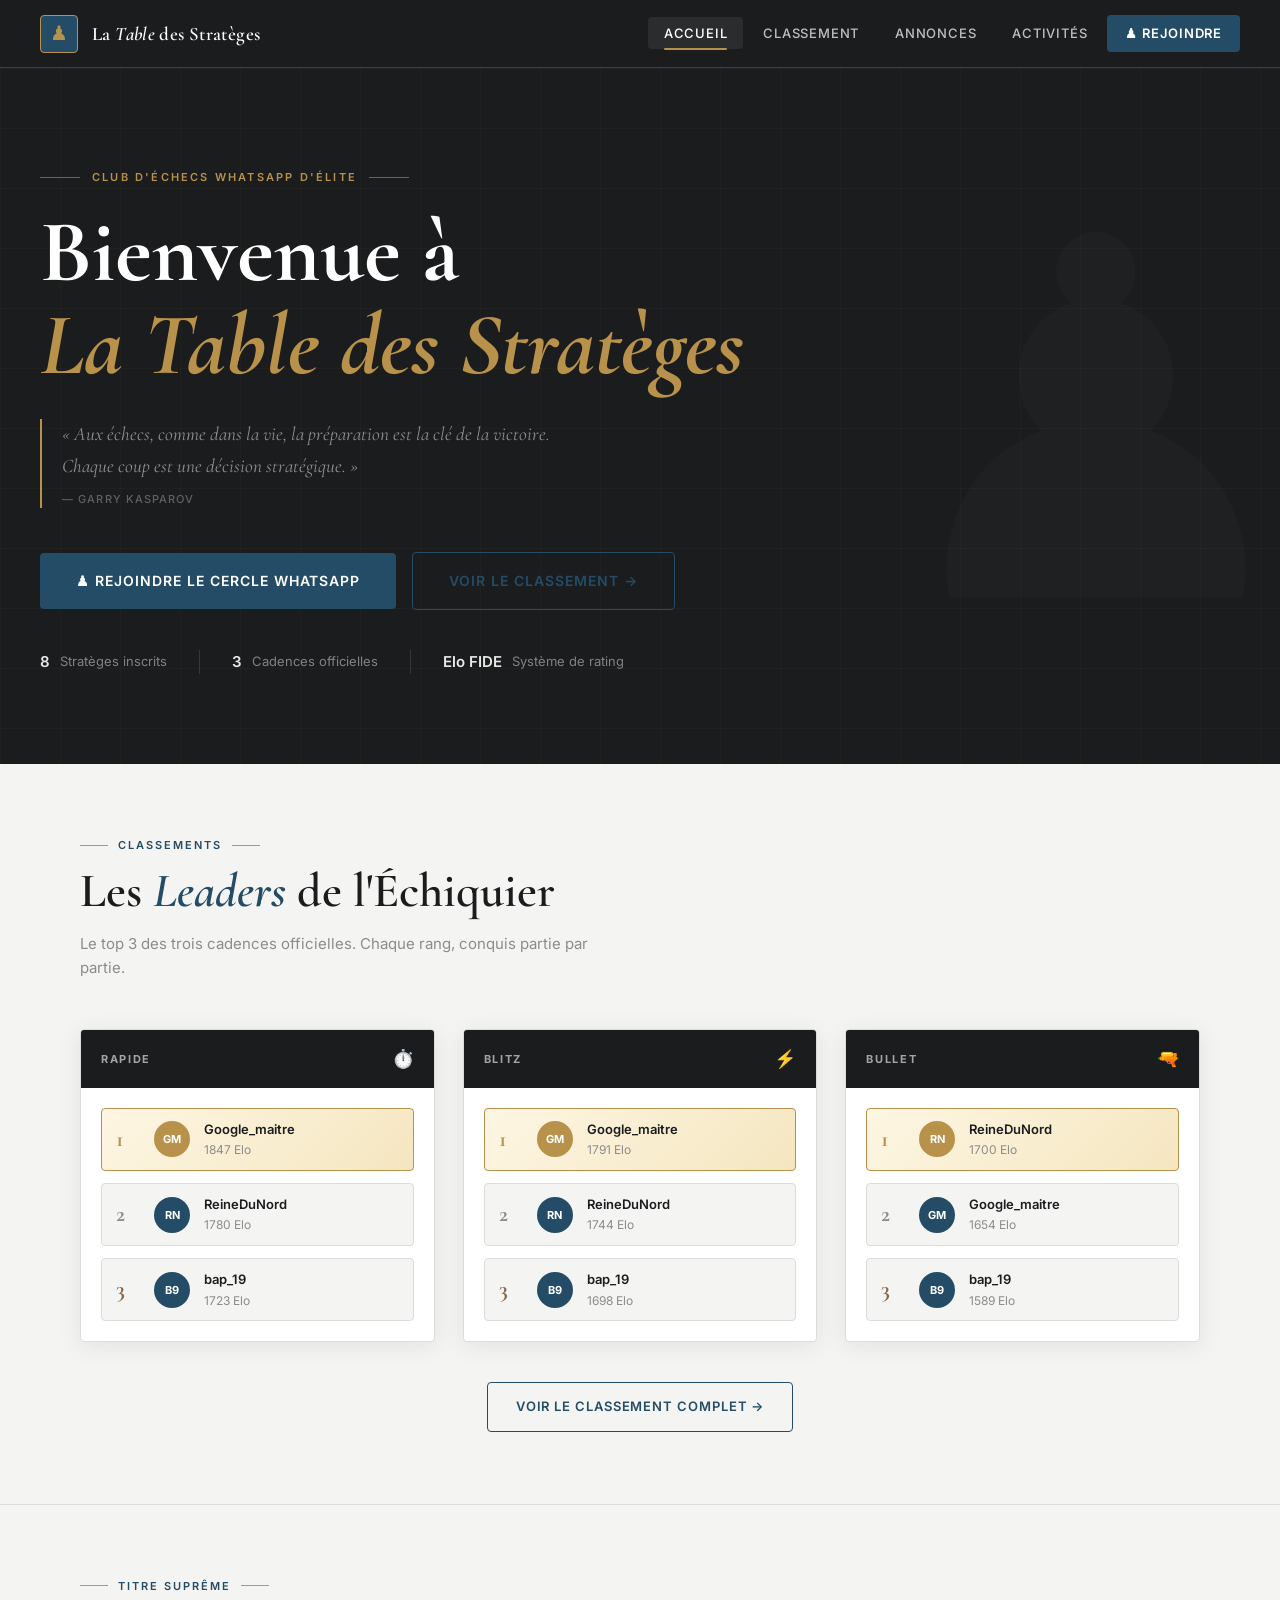
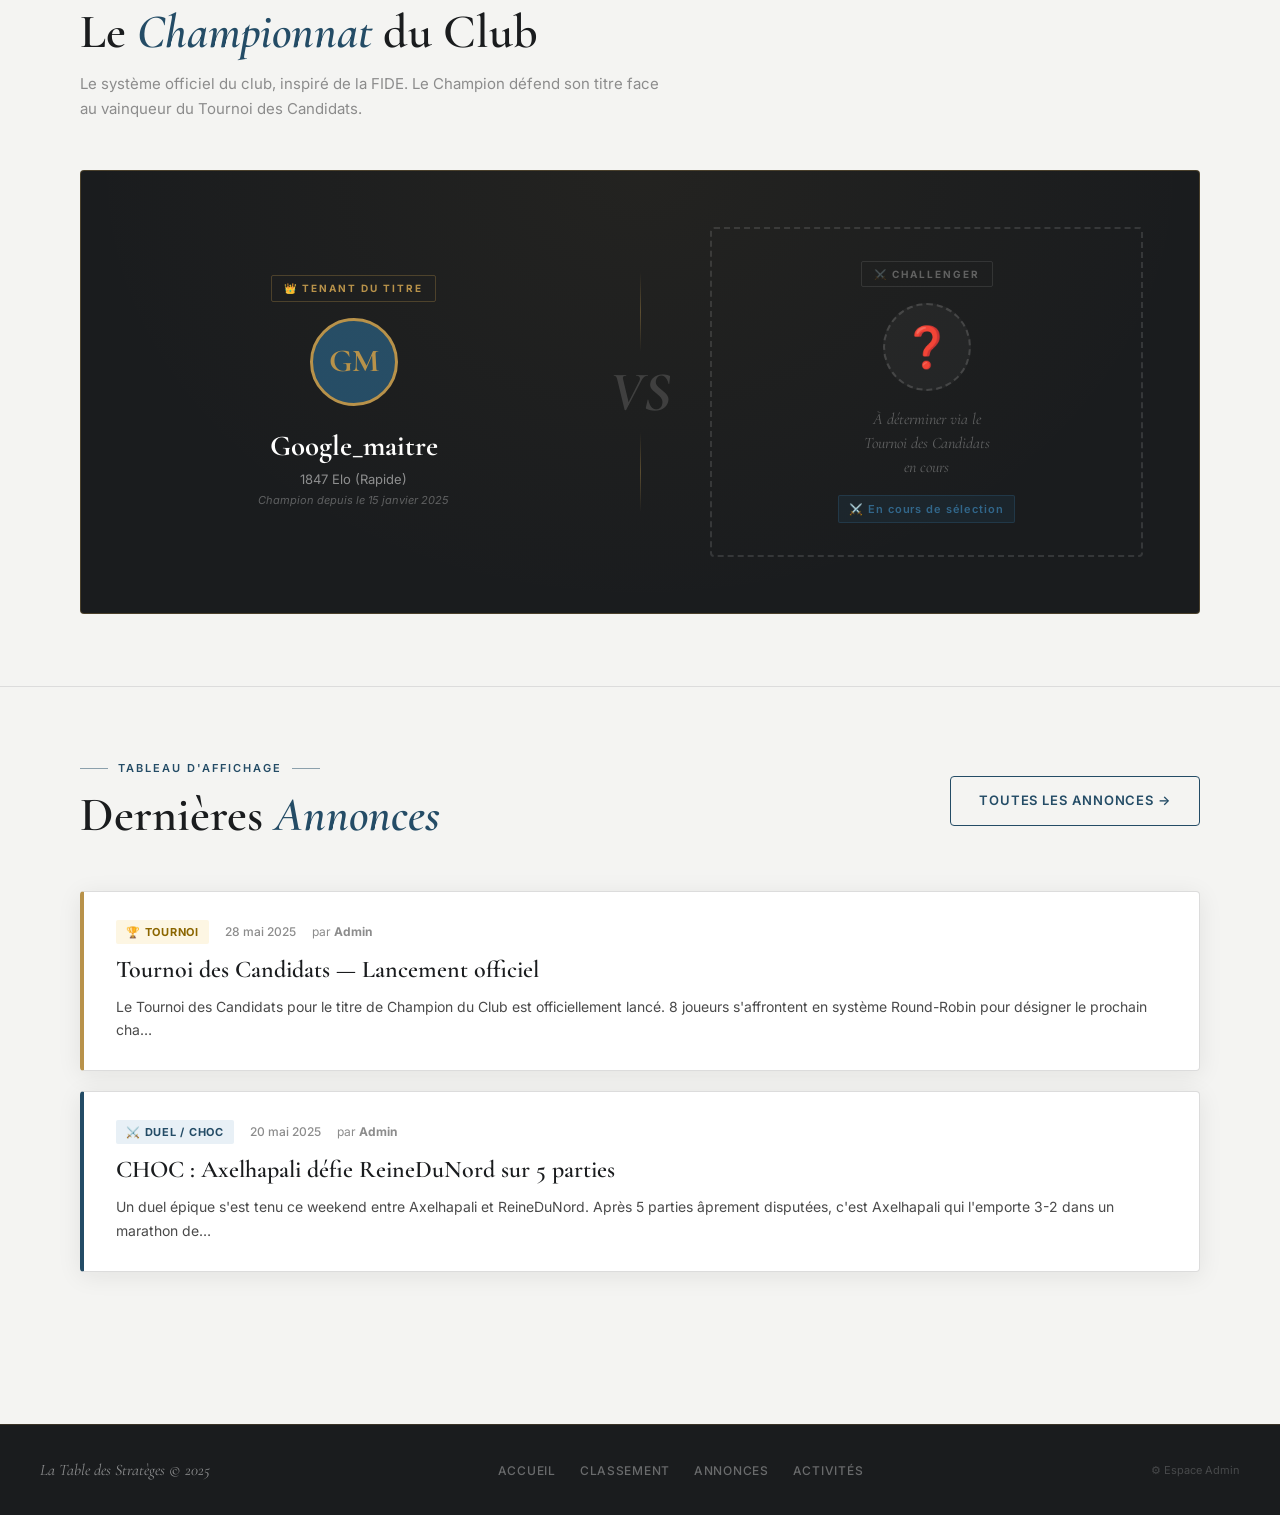
==== index.html @ 8820d076 "Add files via upload" ====
<!DOCTYPE html>
<html lang="fr">
<head>
  <meta charset="UTF-8">
  <meta name="viewport" content="width=device-width, initial-scale=1.0">
  <title>La Table des Stratèges — Accueil</title>
  <meta name="description" content="Club d'échecs WhatsApp d'élite. Classements, annonces et activités des stratèges.">
  <link rel="stylesheet" href="style.css">
  <link rel="icon" type="image/svg+xml" href="data:image/svg+xml,<svg xmlns='http://www.w3.org/2000/svg' viewBox='0 0 100 100'><text y='.9em' font-size='90'>♟</text></svg>">
</head>
<body>

  <!-- ── NAVBAR ── -->
  <nav class="navbar" role="navigation" aria-label="Navigation principale">
    <div class="navbar-brand">
      <div class="navbar-logo-icon">♟</div>
      <span class="navbar-title">La <em>Table</em> des Stratèges</span>
    </div>
    <button class="navbar-toggle" id="navbar-toggle" aria-label="Menu">☰</button>
    <ul class="navbar-nav" id="navbar-nav">
      <li><a href="index.html">Accueil</a></li>
      <li><a href="classement.html">Classement</a></li>
      <li><a href="annonces.html">Annonces</a></li>
      <li><a href="activites.html">Activités</a></li>
      <li><a href="#whatsapp" class="navbar-cta btn">♟ Rejoindre</a></li>
    </ul>
  </nav>

  <!-- ── HERO ── -->
  <header class="hero" role="banner">
    <div class="hero-pattern" aria-hidden="true"></div>
    <div class="hero-inner">
      <div class="hero-eyebrow">
        <span></span>
        Club d'Échecs WhatsApp d'Élite
        <span></span>
      </div>
      <h1 class="hero-title">
        Bienvenue à<br>
        <em>La Table des Stratèges</em>
      </h1>
      <blockquote class="hero-quote">
        « Aux échecs, comme dans la vie, la préparation est la clé de la victoire. Chaque coup est une décision stratégique. »
        <cite>— Garry Kasparov</cite>
      </blockquote>
      <div class="hero-actions">
        <a href="#whatsapp" class="btn btn-primary btn-lg" id="whatsapp-cta">
          ♟ Rejoindre le Cercle WhatsApp
        </a>
        <a href="classement.html" class="btn btn-outline btn-lg">
          Voir le Classement →
        </a>
      </div>
      <div style="display:flex;gap:32px;margin-top:40px;flex-wrap:wrap;">
        <div class="hero-stat">
          <strong id="stat-joueurs">—</strong>
          Stratèges inscrits
        </div>
        <div class="hero-stat" style="border-left:1px solid rgba(255,255,255,0.12);padding-left:32px;">
          <strong>3</strong>
          Cadences officielles
        </div>
        <div class="hero-stat" style="border-left:1px solid rgba(255,255,255,0.12);padding-left:32px;">
          <strong>Elo FIDE</strong>
          Système de rating
        </div>
      </div>
    </div>
  </header>

  <!-- ── PODIUM ── -->
  <section class="section" aria-labelledby="podium-heading">
    <div class="container">
      <div class="section-header">
        <div class="section-eyebrow">Classements</div>
        <h2 class="section-title" id="podium-heading">
          Les <em>Leaders</em> de l'Échiquier
        </h2>
        <p style="color:var(--gris-moyen);margin-top:12px;max-width:520px;">
          Le top 3 des trois cadences officielles. Chaque rang, conquis partie par partie.
        </p>
      </div>
      <div class="podium-grid js-zone" id="podium-container">
        <!-- Chargé par script.js -->
        <div style="grid-column:1/-1;text-align:center;padding:40px;color:var(--gris-moyen);font-style:italic;">
          Chargement du classement…
        </div>
      </div>
      <div class="text-center mt-40">
        <a href="classement.html" class="btn btn-outline">Voir le classement complet →</a>
      </div>
    </div>
  </section>

  <div class="divider"></div>

  <!-- ── CHAMPIONNAT ── -->
  <section class="section" aria-labelledby="champ-heading">
    <div class="container">
      <div class="section-header">
        <div class="section-eyebrow">Titre suprême</div>
        <h2 class="section-title" id="champ-heading">
          Le <em>Championnat</em> du Club
        </h2>
        <p style="color:var(--gris-moyen);margin-top:12px;max-width:580px;">
          Le système officiel du club, inspiré de la FIDE. Le Champion défend son titre face au vainqueur du Tournoi des Candidats.
        </p>
      </div>
      <div class="js-zone" id="championnat-container">
        <div style="text-align:center;padding:40px;color:var(--gris-moyen);font-style:italic;">
          Chargement…
        </div>
      </div>
    </div>
  </section>

  <div class="divider"></div>

  <!-- ── DERNIÈRES ANNONCES (Aperçu) ── -->
  <section class="section" aria-labelledby="news-heading">
    <div class="container">
      <div class="section-header d-flex justify-between align-center" style="flex-wrap:wrap;gap:16px;">
        <div>
          <div class="section-eyebrow">Tableau d'affichage</div>
          <h2 class="section-title" id="news-heading">Dernières <em>Annonces</em></h2>
        </div>
        <a href="annonces.html" class="btn btn-outline">Toutes les annonces →</a>
      </div>
      <div class="annonces-grid" id="annonces-preview">
        <!-- Chargé par script -->
      </div>
    </div>
  </section>

  <!-- ── FOOTER ── -->
  <footer role="contentinfo">
    <div class="footer-inner">
      <span class="footer-brand">La Table des Stratèges © 2025</span>
      <ul class="footer-links">
        <li><a href="index.html">Accueil</a></li>
        <li><a href="classement.html">Classement</a></li>
        <li><a href="annonces.html">Annonces</a></li>
        <li><a href="activites.html">Activités</a></li>
      </ul>
      <a href="admin.html" class="footer-admin">⚙ Espace Admin</a>
    </div>
  </footer>

  <script src="script.js"></script>
  <script>
    // Aperçu annonces sur la page d'accueil (2 dernières)
    document.addEventListener('DOMContentLoaded', () => {
      fetch('data.json')
        .then(r => r.json())
        .then(data => {
          // Stat joueurs
          const statEl = document.getElementById('stat-joueurs');
          if (statEl) statEl.textContent = data.joueurs.length;

          // Aperçu 2 annonces
          const preview = document.getElementById('annonces-preview');
          if (!preview) return;
          const annonces = [...data.annonces].sort((a,b) => new Date(b.date)-new Date(a.date)).slice(0,2);
          const catConfig = {
            important: { label: '🔴 IMPORTANT',   cls: 'badge-important', cardCls: 'cat-important' },
            duel:      { label: '⚔️ DUEL / CHOC',  cls: 'badge-duel',      cardCls: 'cat-duel' },
            tournoi:   { label: '🏆 TOURNOI',      cls: 'badge-tournoi',   cardCls: 'cat-tournoi' },
          };
          preview.innerHTML = annonces.map(a => {
            const cfg = catConfig[a.categorie] || catConfig.important;
            const d = new Date(a.date+'T00:00:00').toLocaleDateString('fr-FR',{day:'numeric',month:'short',year:'numeric'});
            return `
              <article class="annonce-card ${cfg.cardCls}">
                <div class="annonce-meta">
                  <span class="annonce-badge ${cfg.cls}">${cfg.label}</span>
                  <span class="annonce-date">${d}</span>
                  <span class="annonce-auteur">par <strong>${a.auteur}</strong></span>
                </div>
                <h2 class="annonce-titre">${a.titre}</h2>
                <p class="annonce-texte">${a.texte.substring(0, 160)}…</p>
              </article>`;
          }).join('');

          // Lien WhatsApp
          const cta = document.getElementById('whatsapp-cta');
          if (cta && data.club.whatsapp_link) {
            cta.href = data.club.whatsapp_link;
            cta.target = '_blank';
            cta.rel = 'noopener';
          }
        })
        .catch(() => {});
    });
  </script>
</body>
</html>
---- style.css ----
/* ===================================================================
   LA TABLE DES STRATÈGES — style.css
   Direction Artistique : Néo-Classique Premium
   =================================================================== */

@import url('https://fonts.googleapis.com/css2?family=Cormorant+Garamond:ital,wght@0,300;0,400;0,500;0,600;0,700;1,300;1,400;1,500;1,600;1,700&family=Inter:wght@300;400;500;600;700&display=swap');

/* ── Variables ── */
:root {
  --noir: #1A1C1E;
  --creme: #F4F4F2;
  --bleu: #244C66;
  --bleu-hover: #31668A;
  --bleu-light: #E8F0F6;
  --or: #B8924A;
  --or-light: #D4AC6E;
  --gris-clair: #DCDCDC;
  --gris-moyen: #8C8C8C;
  --gris-text: #4A4A4A;
  --rouge: #8B2635;
  --vert: #2A6049;
  --font-titre: 'Cormorant Garamond', serif;
  --font-corps: 'Inter', sans-serif;
  --ombre: 0 4px 24px rgba(26, 28, 30, 0.08);
  --ombre-forte: 0 8px 40px rgba(26, 28, 30, 0.16);
  --transition: all 0.28s cubic-bezier(0.4, 0, 0.2, 1);
}

/* ── Reset & Base ── */
*, *::before, *::after { box-sizing: border-box; margin: 0; padding: 0; }

html { scroll-behavior: smooth; }

body {
  font-family: var(--font-corps);
  background-color: var(--creme);
  color: var(--gris-text);
  font-size: 15px;
  line-height: 1.65;
  min-height: 100vh;
  -webkit-font-smoothing: antialiased;
}

img { max-width: 100%; display: block; }
a { text-decoration: none; color: inherit; }

/* ── Scrollbar ── */
::-webkit-scrollbar { width: 6px; }
::-webkit-scrollbar-track { background: var(--creme); }
::-webkit-scrollbar-thumb { background: var(--bleu); border-radius: 3px; }

/* ============================
   NAVBAR
   ============================ */
.navbar {
  position: sticky;
  top: 0;
  z-index: 1000;
  background: var(--noir);
  border-bottom: 1px solid rgba(184, 146, 74, 0.3);
  padding: 0 40px;
  height: 68px;
  display: flex;
  align-items: center;
  justify-content: space-between;
  backdrop-filter: blur(10px);
}

.navbar-brand {
  display: flex;
  align-items: center;
  gap: 14px;
}

.navbar-logo-icon {
  width: 38px;
  height: 38px;
  background: var(--bleu);
  border: 1px solid var(--or);
  display: flex;
  align-items: center;
  justify-content: center;
  font-size: 20px;
  color: var(--or);
  border-radius: 4px;
  flex-shrink: 0;
}

.navbar-title {
  font-family: var(--font-titre);
  font-size: 19px;
  font-weight: 600;
  color: #fff;
  letter-spacing: 0.02em;
  white-space: nowrap;
}

.navbar-title span {
  color: var(--or);
  font-style: italic;
}

.navbar-nav {
  display: flex;
  align-items: center;
  gap: 4px;
  list-style: none;
}

.navbar-nav a {
  font-family: var(--font-corps);
  font-size: 13px;
  font-weight: 500;
  color: rgba(255,255,255,0.72);
  letter-spacing: 0.06em;
  text-transform: uppercase;
  padding: 8px 16px;
  border-radius: 4px;
  transition: var(--transition);
  position: relative;
}

.navbar-nav a:hover,
.navbar-nav a.active {
  color: #fff;
  background: rgba(255,255,255,0.07);
}

.navbar-nav a.active::after {
  content: '';
  position: absolute;
  bottom: -1px;
  left: 16px;
  right: 16px;
  height: 2px;
  background: var(--or);
  border-radius: 2px;
}

.navbar-cta {
  background: var(--bleu) !important;
  color: #fff !important;
  font-weight: 600 !important;
  padding: 8px 18px !important;
}

.navbar-cta:hover {
  background: var(--bleu-hover) !important;
}

/* Menu hamburger mobile */
.navbar-toggle {
  display: none;
  background: none;
  border: none;
  cursor: pointer;
  color: #fff;
  font-size: 22px;
  padding: 4px;
}

/* ============================
   FOOTER
   ============================ */
footer {
  background: var(--noir);
  border-top: 1px solid rgba(184, 146, 74, 0.2);
  padding: 32px 40px;
  margin-top: 80px;
}

.footer-inner {
  max-width: 1200px;
  margin: 0 auto;
  display: flex;
  align-items: center;
  justify-content: space-between;
  gap: 20px;
  flex-wrap: wrap;
}

.footer-brand {
  font-family: var(--font-titre);
  font-size: 16px;
  font-style: italic;
  color: rgba(255,255,255,0.5);
}

.footer-links {
  display: flex;
  gap: 24px;
  list-style: none;
}

.footer-links a {
  font-size: 12px;
  font-weight: 500;
  color: rgba(255,255,255,0.35);
  letter-spacing: 0.06em;
  text-transform: uppercase;
  transition: var(--transition);
}

.footer-links a:hover {
  color: var(--or);
}

.footer-admin {
  font-size: 11px;
  color: rgba(255,255,255,0.2);
  transition: var(--transition);
}

.footer-admin:hover {
  color: rgba(255,255,255,0.5);
}

/* ============================
   LAYOUT HELPERS
   ============================ */
.container {
  max-width: 1200px;
  margin: 0 auto;
  padding: 0 40px;
}

.section {
  padding: 72px 0;
}

.section-header {
  margin-bottom: 48px;
}

.section-eyebrow {
  font-family: var(--font-corps);
  font-size: 11px;
  font-weight: 600;
  letter-spacing: 0.18em;
  text-transform: uppercase;
  color: var(--bleu);
  margin-bottom: 10px;
  display: flex;
  align-items: center;
  gap: 10px;
}

.section-eyebrow::before,
.section-eyebrow::after {
  content: '';
  display: block;
  height: 1px;
  width: 28px;
  background: var(--bleu);
  opacity: 0.5;
}

.section-title {
  font-family: var(--font-titre);
  font-size: clamp(2rem, 4vw, 3rem);
  font-weight: 600;
  color: var(--noir);
  line-height: 1.15;
}

.section-title em {
  font-style: italic;
  color: var(--bleu);
}

.divider {
  height: 1px;
  background: var(--gris-clair);
  margin: 0;
}

/* ============================
   BOUTONS
   ============================ */
.btn {
  display: inline-flex;
  align-items: center;
  gap: 8px;
  font-family: var(--font-corps);
  font-size: 13px;
  font-weight: 600;
  letter-spacing: 0.07em;
  text-transform: uppercase;
  border-radius: 4px;
  padding: 13px 28px;
  cursor: pointer;
  border: none;
  transition: var(--transition);
  white-space: nowrap;
}

.btn-primary {
  background: var(--bleu);
  color: #fff;
}

.btn-primary:hover {
  background: var(--bleu-hover);
  transform: translateY(-1px);
  box-shadow: 0 6px 20px rgba(36, 76, 102, 0.4);
}

.btn-outline {
  background: transparent;
  color: var(--bleu);
  border: 1px solid var(--bleu);
}

.btn-outline:hover {
  background: var(--bleu);
  color: #fff;
}

.btn-gold {
  background: var(--or);
  color: #fff;
}

.btn-gold:hover {
  background: var(--or-light);
  transform: translateY(-1px);
}

.btn-lg {
  font-size: 14px;
  padding: 16px 36px;
}

/* ============================
   HERO SECTION
   ============================ */
.hero {
  background: var(--noir);
  padding: 100px 40px 90px;
  position: relative;
  overflow: hidden;
}

.hero::before {
  content: '♟';
  position: absolute;
  right: -40px;
  top: 50%;
  transform: translateY(-50%);
  font-size: 500px;
  color: rgba(255,255,255,0.02);
  line-height: 1;
  pointer-events: none;
  user-select: none;
}

.hero-pattern {
  position: absolute;
  inset: 0;
  background-image: 
    linear-gradient(rgba(184,146,74,0.04) 1px, transparent 1px),
    linear-gradient(90deg, rgba(184,146,74,0.04) 1px, transparent 1px);
  background-size: 60px 60px;
  pointer-events: none;
}

.hero-inner {
  max-width: 1200px;
  margin: 0 auto;
  position: relative;
  z-index: 1;
}

.hero-eyebrow {
  font-size: 11px;
  font-weight: 600;
  letter-spacing: 0.2em;
  text-transform: uppercase;
  color: var(--or);
  margin-bottom: 20px;
  display: flex;
  align-items: center;
  gap: 12px;
}

.hero-eyebrow span {
  display: inline-block;
  width: 40px;
  height: 1px;
  background: var(--or);
  opacity: 0.6;
}

.hero-title {
  font-family: var(--font-titre);
  font-size: clamp(3rem, 7vw, 5.5rem);
  font-weight: 700;
  color: #fff;
  line-height: 1.05;
  margin-bottom: 28px;
  max-width: 760px;
}

.hero-title em {
  font-style: italic;
  color: var(--or);
}

.hero-quote {
  font-family: var(--font-titre);
  font-size: 1.2rem;
  font-style: italic;
  color: rgba(255,255,255,0.5);
  margin-bottom: 44px;
  max-width: 520px;
  border-left: 2px solid var(--or);
  padding-left: 20px;
}

.hero-quote cite {
  display: block;
  font-family: var(--font-corps);
  font-size: 11px;
  font-style: normal;
  font-weight: 500;
  letter-spacing: 0.1em;
  text-transform: uppercase;
  color: rgba(255,255,255,0.3);
  margin-top: 8px;
}

.hero-actions {
  display: flex;
  gap: 16px;
  flex-wrap: wrap;
  align-items: center;
}

.hero-stat {
  display: flex;
  align-items: center;
  gap: 10px;
  color: rgba(255,255,255,0.45);
  font-size: 13px;
}

.hero-stat strong {
  color: rgba(255,255,255,0.9);
  font-weight: 600;
  font-size: 15px;
}

/* ============================
   PODIUM SECTION (Accueil)
   ============================ */
.podium-grid {
  display: grid;
  grid-template-columns: repeat(3, 1fr);
  gap: 28px;
}

.podium-card {
  background: #fff;
  border: 1px solid var(--gris-clair);
  border-radius: 4px;
  overflow: hidden;
  box-shadow: var(--ombre);
  transition: var(--transition);
}

.podium-card:hover {
  transform: translateY(-4px);
  box-shadow: var(--ombre-forte);
}

.podium-card-header {
  background: var(--noir);
  padding: 14px 20px;
  display: flex;
  align-items: center;
  justify-content: space-between;
}

.podium-cadence-name {
  font-family: var(--font-corps);
  font-size: 11px;
  font-weight: 700;
  letter-spacing: 0.15em;
  text-transform: uppercase;
  color: rgba(255,255,255,0.6);
}

.podium-cadence-icon {
  font-size: 18px;
}

.podium-entries {
  padding: 20px;
  display: flex;
  flex-direction: column;
  gap: 12px;
}

.podium-entry {
  display: flex;
  align-items: center;
  gap: 14px;
  padding: 10px 14px;
  border-radius: 4px;
  background: var(--creme);
  border: 1px solid var(--gris-clair);
}

.podium-entry.rank-1 {
  background: linear-gradient(135deg, #FDF6E3 0%, #F5E6C0 100%);
  border-color: var(--or);
}

.podium-rank {
  font-family: var(--font-titre);
  font-size: 1.4rem;
  font-weight: 700;
  color: var(--gris-moyen);
  min-width: 24px;
}

.podium-entry.rank-1 .podium-rank { color: var(--or); }
.podium-entry.rank-2 .podium-rank { color: var(--gris-moyen); }
.podium-entry.rank-3 .podium-rank { color: #8B6948; }

.podium-avatar {
  width: 36px;
  height: 36px;
  border-radius: 50%;
  background: var(--bleu);
  color: #fff;
  display: flex;
  align-items: center;
  justify-content: center;
  font-size: 11px;
  font-weight: 700;
  flex-shrink: 0;
}

.podium-entry.rank-1 .podium-avatar { background: var(--or); }

.podium-info { flex: 1; min-width: 0; }

.podium-pseudo {
  font-weight: 600;
  font-size: 13px;
  color: var(--noir);
  white-space: nowrap;
  overflow: hidden;
  text-overflow: ellipsis;
}

.podium-elo {
  font-size: 12px;
  color: var(--gris-moyen);
}

/* ============================
   CHAMPIONSHIP SECTION (Accueil)
   ============================ */
.championship-block {
  background: var(--noir);
  border: 1px solid rgba(184,146,74,0.3);
  border-radius: 4px;
  padding: 56px;
  display: grid;
  grid-template-columns: 1fr auto 1fr;
  gap: 40px;
  align-items: center;
  position: relative;
  overflow: hidden;
}

.championship-block::before {
  content: '';
  position: absolute;
  inset: 0;
  background: radial-gradient(ellipse at 50% 0%, rgba(184,146,74,0.06) 0%, transparent 70%);
  pointer-events: none;
}

.champ-slot {
  display: flex;
  flex-direction: column;
  align-items: center;
  text-align: center;
  gap: 16px;
}

.champ-label {
  font-size: 10px;
  font-weight: 700;
  letter-spacing: 0.2em;
  text-transform: uppercase;
  color: var(--or);
  padding: 4px 12px;
  border: 1px solid rgba(184,146,74,0.3);
  border-radius: 2px;
}

.champ-avatar-big {
  width: 88px;
  height: 88px;
  border-radius: 50%;
  background: var(--bleu);
  border: 3px solid var(--or);
  display: flex;
  align-items: center;
  justify-content: center;
  font-family: var(--font-titre);
  font-size: 2rem;
  font-weight: 700;
  color: var(--or);
}

.champ-pseudo {
  font-family: var(--font-titre);
  font-size: 1.8rem;
  font-weight: 700;
  color: #fff;
}

.champ-elo {
  font-size: 13px;
  color: rgba(255,255,255,0.5);
}

.champ-date {
  font-size: 11px;
  color: rgba(255,255,255,0.3);
  font-style: italic;
}

.champ-separator {
  display: flex;
  flex-direction: column;
  align-items: center;
  gap: 12px;
}

.champ-vs {
  font-family: var(--font-titre);
  font-size: 3.5rem;
  font-weight: 700;
  font-style: italic;
  color: rgba(255,255,255,0.15);
  line-height: 1;
}

.champ-vs-line {
  width: 1px;
  height: 80px;
  background: linear-gradient(to bottom, transparent, rgba(184,146,74,0.4), transparent);
}

.challenger-slot {
  border: 2px dashed rgba(255,255,255,0.12);
  border-radius: 4px;
  padding: 32px;
}

.challenger-avatar {
  width: 88px;
  height: 88px;
  border-radius: 50%;
  background: rgba(255,255,255,0.04);
  border: 2px dashed rgba(255,255,255,0.15);
  display: flex;
  align-items: center;
  justify-content: center;
  font-size: 2.5rem;
}

.challenger-text {
  font-family: var(--font-titre);
  font-size: 1rem;
  font-style: italic;
  color: rgba(255,255,255,0.3);
  text-align: center;
  line-height: 1.5;
}

.challenger-tag {
  font-size: 11px;
  font-weight: 600;
  letter-spacing: 0.08em;
  color: var(--bleu-hover);
  background: rgba(36,76,102,0.2);
  border: 1px solid rgba(49,102,138,0.3);
  border-radius: 2px;
  padding: 4px 10px;
}

/* ============================
   CLASSEMENT TABLE
   ============================ */
.tabs {
  display: flex;
  gap: 0;
  border-bottom: 1px solid var(--gris-clair);
  margin-bottom: 32px;
}

.tab-btn {
  font-family: var(--font-corps);
  font-size: 13px;
  font-weight: 600;
  letter-spacing: 0.08em;
  text-transform: uppercase;
  color: var(--gris-moyen);
  background: none;
  border: none;
  border-bottom: 2px solid transparent;
  padding: 14px 28px;
  cursor: pointer;
  transition: var(--transition);
  display: flex;
  align-items: center;
  gap: 8px;
}

.tab-btn:hover {
  color: var(--noir);
}

.tab-btn.active {
  color: var(--bleu);
  border-bottom-color: var(--bleu);
}

.search-bar-wrap {
  position: relative;
  max-width: 320px;
  margin-bottom: 28px;
}

.search-bar {
  width: 100%;
  font-family: var(--font-corps);
  font-size: 14px;
  padding: 10px 16px 10px 40px;
  border: 1px solid var(--gris-clair);
  border-radius: 4px;
  background: #fff;
  color: var(--noir);
  outline: none;
  transition: var(--transition);
}

.search-bar:focus {
  border-color: var(--bleu);
  box-shadow: 0 0 0 3px rgba(36,76,102,0.08);
}

.search-icon {
  position: absolute;
  left: 13px;
  top: 50%;
  transform: translateY(-50%);
  color: var(--gris-moyen);
  font-size: 15px;
  pointer-events: none;
}

.table-wrap {
  background: #fff;
  border: 1px solid var(--gris-clair);
  border-radius: 4px;
  overflow: hidden;
  box-shadow: var(--ombre);
}

table {
  width: 100%;
  border-collapse: collapse;
}

thead th {
  background: var(--noir);
  color: rgba(255,255,255,0.55);
  font-size: 10px;
  font-weight: 700;
  letter-spacing: 0.14em;
  text-transform: uppercase;
  padding: 14px 20px;
  text-align: left;
  white-space: nowrap;
}

tbody tr {
  border-bottom: 1px solid var(--gris-clair);
  transition: var(--transition);
  cursor: default;
}

tbody tr:last-child { border-bottom: none; }

tbody tr:hover {
  background: var(--bleu-light);
}

tbody td {
  padding: 14px 20px;
  font-size: 14px;
  color: var(--gris-text);
  vertical-align: middle;
}

.rank-cell {
  font-family: var(--font-titre);
  font-size: 1.3rem;
  font-weight: 700;
  color: var(--gris-moyen);
  min-width: 50px;
}

.rank-gold { color: var(--or) !important; }
.rank-silver { color: #9E9E9E !important; }
.rank-bronze { color: #8B6948 !important; }

.player-cell {
  display: flex;
  align-items: center;
  gap: 12px;
}

.table-avatar {
  width: 40px;
  height: 40px;
  border-radius: 50%;
  background: var(--bleu);
  color: #fff;
  display: flex;
  align-items: center;
  justify-content: center;
  font-size: 12px;
  font-weight: 700;
  flex-shrink: 0;
}

.table-pseudo {
  font-weight: 600;
  color: var(--noir);
  font-size: 14px;
}

.badges-row {
  display: flex;
  gap: 4px;
  margin-top: 2px;
  flex-wrap: wrap;
}

.badge {
  font-size: 14px;
  line-height: 1;
}

.badge[title] { cursor: help; }

.evo-cell {
  font-weight: 600;
  font-size: 13px;
  white-space: nowrap;
}

.evo-pos { color: var(--vert); }
.evo-neg { color: var(--rouge); }
.evo-zero { color: var(--gris-moyen); }

.elo-cell {
  font-family: var(--font-corps);
  font-size: 15px;
  font-weight: 700;
  color: var(--noir);
}

.result-dot {
  display: inline-block;
  width: 10px;
  height: 10px;
  border-radius: 50%;
}

.result-victoire { background: var(--vert); }
.result-defaite { background: var(--rouge); }
.result-null { background: var(--gris-moyen); }

/* ============================
   ANNONCES
   ============================ */
.annonces-grid {
  display: flex;
  flex-direction: column;
  gap: 20px;
}

.annonce-card {
  background: #fff;
  border: 1px solid var(--gris-clair);
  border-radius: 4px;
  padding: 28px 32px;
  box-shadow: var(--ombre);
  transition: var(--transition);
  border-left: 4px solid var(--gris-clair);
}

.annonce-card:hover {
  transform: translateX(4px);
  box-shadow: var(--ombre-forte);
}

.annonce-card.cat-important { border-left-color: var(--rouge); }
.annonce-card.cat-tournoi { border-left-color: var(--or); }
.annonce-card.cat-duel { border-left-color: var(--bleu); }

.annonce-meta {
  display: flex;
  align-items: center;
  gap: 16px;
  margin-bottom: 12px;
  flex-wrap: wrap;
}

.annonce-badge {
  font-size: 11px;
  font-weight: 700;
  letter-spacing: 0.07em;
  text-transform: uppercase;
  padding: 3px 10px;
  border-radius: 2px;
}

.badge-important { background: #FDECEA; color: var(--rouge); }
.badge-tournoi { background: #FDF6E3; color: #8B6600; }
.badge-duel { background: var(--bleu-light); color: var(--bleu); }

.annonce-date {
  font-size: 12px;
  color: var(--gris-moyen);
  font-weight: 500;
}

.annonce-auteur {
  font-size: 12px;
  color: var(--gris-moyen);
}

.annonce-titre {
  font-family: var(--font-titre);
  font-size: 1.5rem;
  font-weight: 600;
  color: var(--noir);
  margin-bottom: 10px;
  line-height: 1.2;
}

.annonce-texte {
  font-size: 14px;
  line-height: 1.7;
  color: var(--gris-text);
}

/* ============================
   ACTIVITÉS
   ============================ */
.joueur-du-mois {
  background: var(--noir);
  border: 1px solid rgba(184,146,74,0.3);
  border-radius: 4px;
  padding: 48px 56px;
  display: flex;
  align-items: center;
  gap: 48px;
  position: relative;
  overflow: hidden;
  margin-bottom: 56px;
}

.joueur-du-mois::before {
  content: '🏆';
  position: absolute;
  right: 40px;
  top: 50%;
  transform: translateY(-50%);
  font-size: 120px;
  opacity: 0.05;
  pointer-events: none;
}

.jdm-avatar {
  width: 100px;
  height: 100px;
  border-radius: 50%;
  background: var(--or);
  border: 3px solid rgba(184,146,74,0.5);
  display: flex;
  align-items: center;
  justify-content: center;
  font-family: var(--font-titre);
  font-size: 2.2rem;
  font-weight: 700;
  color: #fff;
  flex-shrink: 0;
  box-shadow: 0 0 40px rgba(184,146,74,0.2);
}

.jdm-content { flex: 1; }

.jdm-crown {
  font-size: 12px;
  font-weight: 700;
  letter-spacing: 0.2em;
  text-transform: uppercase;
  color: var(--or);
  margin-bottom: 10px;
}

.jdm-pseudo {
  font-family: var(--font-titre);
  font-size: 2.8rem;
  font-weight: 700;
  color: #fff;
  line-height: 1.1;
  margin-bottom: 8px;
}

.jdm-gain {
  font-family: var(--font-corps);
  font-size: 1rem;
  font-weight: 600;
  color: #5EC893;
}

.jdm-gain span {
  font-size: 1.8rem;
  font-weight: 700;
}

.activity-feed {
  display: flex;
  flex-direction: column;
  gap: 12px;
  margin-bottom: 56px;
}

.activity-item {
  display: flex;
  align-items: flex-start;
  gap: 16px;
  padding: 16px 20px;
  background: #fff;
  border: 1px solid var(--gris-clair);
  border-radius: 4px;
  transition: var(--transition);
}

.activity-item:hover {
  border-color: var(--bleu);
  background: var(--bleu-light);
}

.activity-icon {
  font-size: 20px;
  flex-shrink: 0;
  margin-top: 1px;
}

.activity-text {
  font-size: 14px;
  color: var(--gris-text);
  line-height: 1.5;
}

.activity-text strong {
  color: var(--noir);
  font-weight: 600;
}

.activity-time {
  font-size: 11px;
  color: var(--gris-moyen);
  margin-top: 3px;
}

/* Hall de la Gloire historique */
.hall-grid {
  display: grid;
  grid-template-columns: repeat(auto-fill, minmax(220px, 1fr));
  gap: 20px;
}

.hall-card {
  background: #fff;
  border: 1px solid var(--gris-clair);
  border-radius: 4px;
  padding: 24px;
  text-align: center;
  box-shadow: var(--ombre);
  transition: var(--transition);
}

.hall-card:hover {
  transform: translateY(-3px);
  box-shadow: var(--ombre-forte);
}

.hall-mois {
  font-size: 11px;
  font-weight: 600;
  letter-spacing: 0.1em;
  text-transform: uppercase;
  color: var(--gris-moyen);
  margin-bottom: 12px;
}

.hall-avatar {
  width: 52px;
  height: 52px;
  border-radius: 50%;
  background: var(--bleu);
  color: #fff;
  display: flex;
  align-items: center;
  justify-content: center;
  font-family: var(--font-titre);
  font-size: 1.3rem;
  font-weight: 700;
  margin: 0 auto 12px;
}

.hall-pseudo {
  font-family: var(--font-titre);
  font-size: 1.2rem;
  font-weight: 600;
  color: var(--noir);
  margin-bottom: 4px;
}

.hall-gain {
  font-size: 13px;
  font-weight: 700;
  color: var(--vert);
}

/* ============================
   ADMIN PAGE
   ============================ */
.admin-login {
  min-height: 80vh;
  display: flex;
  align-items: center;
  justify-content: center;
  padding: 40px;
}

.admin-card {
  background: #fff;
  border: 1px solid var(--gris-clair);
  border-radius: 4px;
  padding: 52px 48px;
  width: 100%;
  max-width: 420px;
  box-shadow: var(--ombre-forte);
}

.admin-title {
  font-family: var(--font-titre);
  font-size: 2rem;
  font-weight: 600;
  color: var(--noir);
  margin-bottom: 8px;
}

.admin-sub {
  font-size: 13px;
  color: var(--gris-moyen);
  margin-bottom: 36px;
}

.form-group {
  margin-bottom: 20px;
}

.form-label {
  display: block;
  font-size: 12px;
  font-weight: 600;
  letter-spacing: 0.07em;
  text-transform: uppercase;
  color: var(--gris-text);
  margin-bottom: 8px;
}

.form-control {
  width: 100%;
  font-family: var(--font-corps);
  font-size: 14px;
  padding: 12px 16px;
  border: 1px solid var(--gris-clair);
  border-radius: 4px;
  background: var(--creme);
  color: var(--noir);
  outline: none;
  transition: var(--transition);
}

.form-control:focus {
  border-color: var(--bleu);
  box-shadow: 0 0 0 3px rgba(36,76,102,0.08);
  background: #fff;
}

/* ============================
   ANIMATIONS
   ============================ */
@keyframes fadeInUp {
  from { opacity: 0; transform: translateY(20px); }
  to   { opacity: 1; transform: translateY(0); }
}

@keyframes pulse-gold {
  0%, 100% { box-shadow: 0 0 0 0 rgba(184,146,74,0.3); }
  50% { box-shadow: 0 0 0 10px rgba(184,146,74,0); }
}

.animate-in {
  animation: fadeInUp 0.5s ease forwards;
}

.champion-pulse {
  animation: pulse-gold 2.5s infinite;
}

/* ============================
   UTILITAIRES
   ============================ */
.text-center { text-align: center; }
.text-right { text-align: right; }
.mt-8 { margin-top: 8px; }
.mt-16 { margin-top: 16px; }
.mt-24 { margin-top: 24px; }
.mt-40 { margin-top: 40px; }
.mb-8 { margin-bottom: 8px; }
.mb-16 { margin-bottom: 16px; }
.mb-24 { margin-bottom: 24px; }
.mb-40 { margin-bottom: 40px; }
.d-flex { display: flex; }
.align-center { align-items: center; }
.justify-between { justify-content: space-between; }
.gap-12 { gap: 12px; }
.gap-16 { gap: 16px; }
.hidden { display: none !important; }

/* ============================
   RESPONSIVE
   ============================ */
@media (max-width: 900px) {
  .navbar { padding: 0 20px; }
  .navbar-nav { display: none; }
  .navbar-nav.open { 
    display: flex;
    flex-direction: column;
    position: fixed;
    top: 68px;
    left: 0; right: 0;
    background: var(--noir);
    padding: 20px;
    gap: 4px;
    border-bottom: 1px solid rgba(184,146,74,0.2);
    z-index: 999;
  }
  .navbar-toggle { display: block; }
  .container { padding: 0 20px; }
  .hero { padding: 60px 20px; }
  .podium-grid { grid-template-columns: 1fr; }
  .championship-block { 
    grid-template-columns: 1fr;
    padding: 32px 24px;
    gap: 24px;
  }
  .champ-separator { flex-direction: row; }
  .champ-vs-line { width: 80px; height: 1px; }
  .hall-grid { grid-template-columns: repeat(2, 1fr); }
  .joueur-du-mois { flex-direction: column; padding: 32px 24px; gap: 24px; text-align: center; }
  .footer-inner { flex-direction: column; text-align: center; }
  .section { padding: 48px 0; }
  thead th:nth-child(3),
  tbody td:nth-child(3) { display: none; }
}

@media (max-width: 600px) {
  .hero-title { font-size: 2.8rem; }
  .section-title { font-size: 2rem; }
  .annonce-card { padding: 20px; }
  .admin-card { padding: 32px 24px; }
  .hall-grid { grid-template-columns: 1fr; }
  thead th:nth-child(5),
  tbody td:nth-child(5) { display: none; }
  .championship-block { padding: 24px 16px; }
}
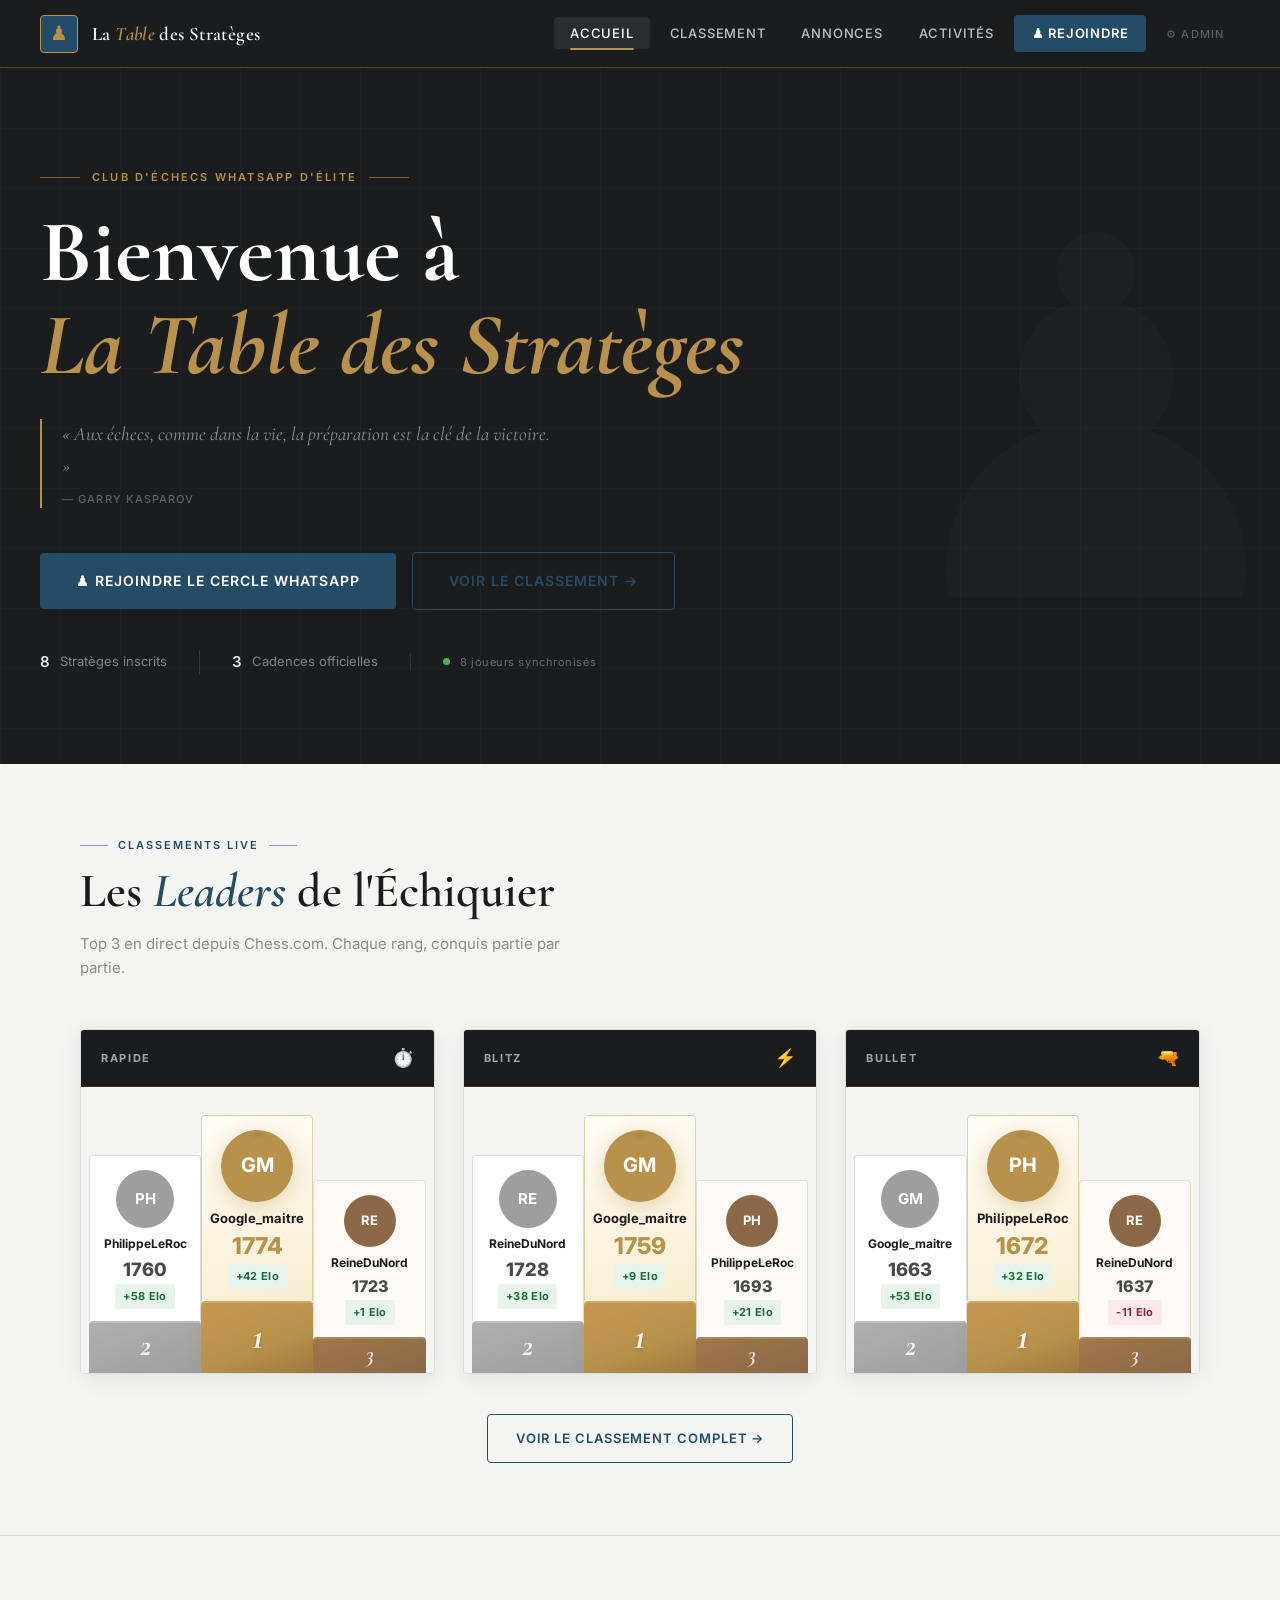
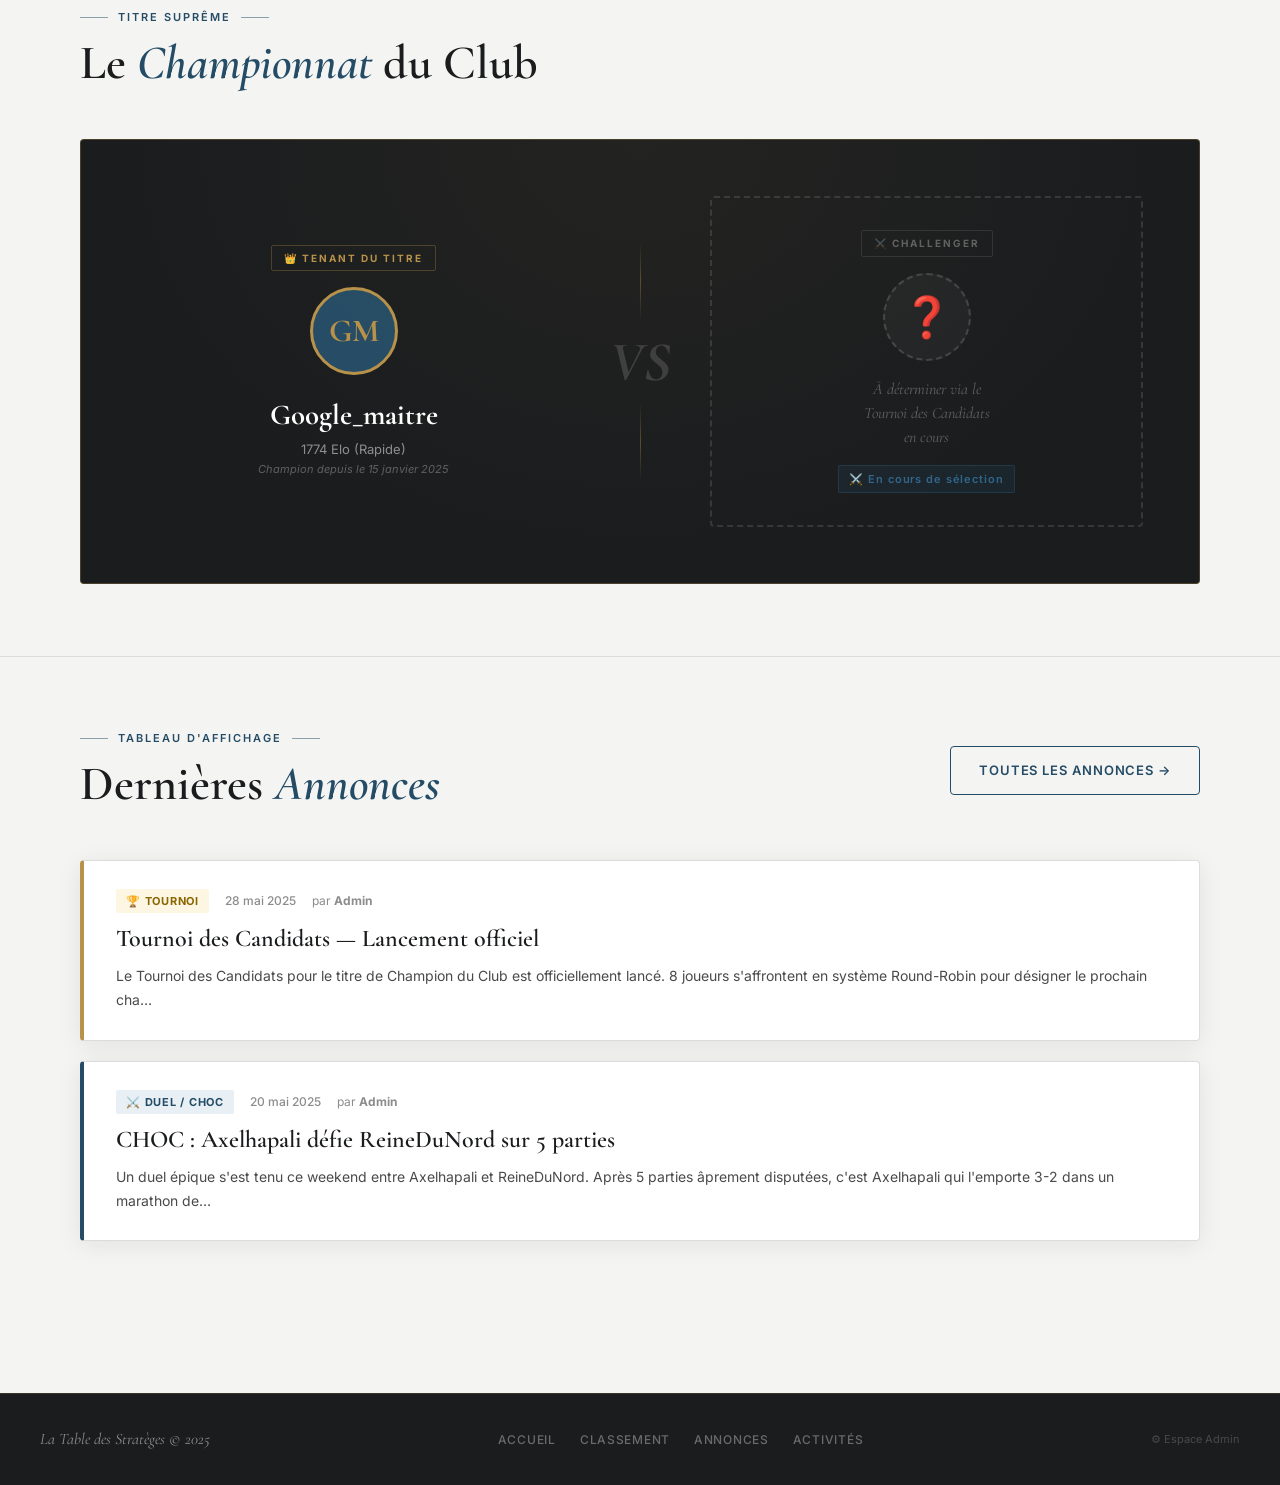
==== commit 261a3e9c: "Add files via upload" ====
--- a/index.html
+++ b/index.html
@@ -4,193 +4,120 @@
   <meta charset="UTF-8">
   <meta name="viewport" content="width=device-width, initial-scale=1.0">
   <title>La Table des Stratèges — Accueil</title>
-  <meta name="description" content="Club d'échecs WhatsApp d'élite. Classements, annonces et activités des stratèges.">
+  <meta name="description" content="Club d'échecs WhatsApp d'élite. Classements, annonces et activités.">
   <link rel="stylesheet" href="style.css">
   <link rel="icon" type="image/svg+xml" href="data:image/svg+xml,<svg xmlns='http://www.w3.org/2000/svg' viewBox='0 0 100 100'><text y='.9em' font-size='90'>♟</text></svg>">
 </head>
 <body>
 
-  <!-- ── NAVBAR ── -->
-  <nav class="navbar" role="navigation" aria-label="Navigation principale">
-    <div class="navbar-brand">
-      <div class="navbar-logo-icon">♟</div>
-      <span class="navbar-title">La <em>Table</em> des Stratèges</span>
+<!-- ── NAVBAR ── -->
+<nav class="navbar" role="navigation">
+  <div class="navbar-brand">
+    <div class="navbar-logo-icon">♟</div>
+    <span class="navbar-title">La <em>Table</em> des Stratèges</span>
+  </div>
+  <button class="navbar-toggle" id="navbar-toggle" aria-label="Ouvrir le menu" aria-expanded="false">☰</button>
+  <ul class="navbar-nav" id="navbar-nav">
+    <li><a href="index.html">Accueil</a></li>
+    <li><a href="classement.html">Classement</a></li>
+    <li><a href="annonces.html">Annonces</a></li>
+    <li><a href="activites.html">Activités</a></li>
+    <li><a href="index.html#whatsapp" class="navbar-cta btn">♟ Rejoindre</a></li>
+    <li><a href="admin.html" class="nav-admin">⚙ Admin</a></li>
+  </ul>
+</nav>
+
+<!-- ── HERO ── -->
+<header class="hero" role="banner">
+  <div class="hero-pattern" aria-hidden="true"></div>
+  <div class="hero-inner">
+    <div class="hero-eyebrow"><span></span>Club d'Échecs WhatsApp d'Élite<span></span></div>
+    <h1 class="hero-title">Bienvenue à<br><em>La Table des Stratèges</em></h1>
+    <blockquote class="hero-quote">
+      « Aux échecs, comme dans la vie, la préparation est la clé de la victoire. »
+      <cite>— Garry Kasparov</cite>
+    </blockquote>
+    <div class="hero-actions">
+      <a href="#whatsapp" class="btn btn-primary btn-lg" id="whatsapp-cta">♟ Rejoindre le Cercle WhatsApp</a>
+      <a href="classement.html" class="btn btn-outline btn-lg">Voir le Classement →</a>
     </div>
-    <button class="navbar-toggle" id="navbar-toggle" aria-label="Menu">☰</button>
-    <ul class="navbar-nav" id="navbar-nav">
+    <div style="display:flex;gap:32px;margin-top:40px;flex-wrap:wrap;align-items:center;">
+      <div class="hero-stat"><strong id="stat-joueurs">—</strong> Stratèges inscrits</div>
+      <div class="hero-stat" style="border-left:1px solid rgba(255,255,255,.12);padding-left:32px;">
+        <strong>3</strong> Cadences officielles
+      </div>
+      <div class="api-status-bar" style="border-left:1px solid rgba(255,255,255,.12);padding-left:32px;">
+        <span class="api-status-dot loading" id="api-status-dot"></span>
+        <span id="api-status-text">Connexion Chess.com…</span>
+      </div>
+    </div>
+  </div>
+</header>
+
+<!-- ── PODIUM ── -->
+<section class="section" aria-labelledby="podium-heading">
+  <div class="container">
+    <div class="section-header">
+      <div class="section-eyebrow">Classements live</div>
+      <h2 class="section-title" id="podium-heading">Les <em>Leaders</em> de l'Échiquier</h2>
+      <p style="color:var(--gris-moyen);margin-top:12px;max-width:520px;">
+        Top 3 en direct depuis Chess.com. Chaque rang, conquis partie par partie.
+      </p>
+    </div>
+    <div class="podium-grid js-zone" id="podium-container">
+      <div class="api-loader" style="grid-column:1/-1;"><div class="spinner"></div><p>Connexion à Chess.com…</p></div>
+    </div>
+    <div class="text-center mt-40">
+      <a href="classement.html" class="btn btn-outline">Voir le classement complet →</a>
+    </div>
+  </div>
+</section>
+
+<div class="divider"></div>
+
+<!-- ── CHAMPIONNAT ── -->
+<section class="section" aria-labelledby="champ-heading">
+  <div class="container">
+    <div class="section-header">
+      <div class="section-eyebrow">Titre suprême</div>
+      <h2 class="section-title" id="champ-heading">Le <em>Championnat</em> du Club</h2>
+    </div>
+    <div class="js-zone" id="championnat-container">
+      <div class="api-loader"><div class="spinner"></div><p>Chargement…</p></div>
+    </div>
+  </div>
+</section>
+
+<div class="divider"></div>
+
+<!-- ── APERÇU ANNONCES ── -->
+<section class="section" aria-labelledby="news-heading">
+  <div class="container">
+    <div class="section-header d-flex justify-between align-center" style="flex-wrap:wrap;gap:16px;">
+      <div>
+        <div class="section-eyebrow">Tableau d'affichage</div>
+        <h2 class="section-title" id="news-heading">Dernières <em>Annonces</em></h2>
+      </div>
+      <a href="annonces.html" class="btn btn-outline">Toutes les annonces →</a>
+    </div>
+    <div class="annonces-grid" id="annonces-preview"></div>
+  </div>
+</section>
+
+<!-- ── FOOTER ── -->
+<footer role="contentinfo">
+  <div class="footer-inner">
+    <span class="footer-brand">La Table des Stratèges © 2025</span>
+    <ul class="footer-links">
       <li><a href="index.html">Accueil</a></li>
       <li><a href="classement.html">Classement</a></li>
       <li><a href="annonces.html">Annonces</a></li>
       <li><a href="activites.html">Activités</a></li>
-      <li><a href="#whatsapp" class="navbar-cta btn">♟ Rejoindre</a></li>
     </ul>
-  </nav>
+    <a href="admin.html" class="footer-admin">⚙ Espace Admin</a>
+  </div>
+</footer>
 
-  <!-- ── HERO ── -->
-  <header class="hero" role="banner">
-    <div class="hero-pattern" aria-hidden="true"></div>
-    <div class="hero-inner">
-      <div class="hero-eyebrow">
-        <span></span>
-        Club d'Échecs WhatsApp d'Élite
-        <span></span>
-      </div>
-      <h1 class="hero-title">
-        Bienvenue à<br>
-        <em>La Table des Stratèges</em>
-      </h1>
-      <blockquote class="hero-quote">
-        « Aux échecs, comme dans la vie, la préparation est la clé de la victoire. Chaque coup est une décision stratégique. »
-        <cite>— Garry Kasparov</cite>
-      </blockquote>
-      <div class="hero-actions">
-        <a href="#whatsapp" class="btn btn-primary btn-lg" id="whatsapp-cta">
-          ♟ Rejoindre le Cercle WhatsApp
-        </a>
-        <a href="classement.html" class="btn btn-outline btn-lg">
-          Voir le Classement →
-        </a>
-      </div>
-      <div style="display:flex;gap:32px;margin-top:40px;flex-wrap:wrap;">
-        <div class="hero-stat">
-          <strong id="stat-joueurs">—</strong>
-          Stratèges inscrits
-        </div>
-        <div class="hero-stat" style="border-left:1px solid rgba(255,255,255,0.12);padding-left:32px;">
-          <strong>3</strong>
-          Cadences officielles
-        </div>
-        <div class="hero-stat" style="border-left:1px solid rgba(255,255,255,0.12);padding-left:32px;">
-          <strong>Elo FIDE</strong>
-          Système de rating
-        </div>
-      </div>
-    </div>
-  </header>
-
-  <!-- ── PODIUM ── -->
-  <section class="section" aria-labelledby="podium-heading">
-    <div class="container">
-      <div class="section-header">
-        <div class="section-eyebrow">Classements</div>
-        <h2 class="section-title" id="podium-heading">
-          Les <em>Leaders</em> de l'Échiquier
-        </h2>
-        <p style="color:var(--gris-moyen);margin-top:12px;max-width:520px;">
-          Le top 3 des trois cadences officielles. Chaque rang, conquis partie par partie.
-        </p>
-      </div>
-      <div class="podium-grid js-zone" id="podium-container">
-        <!-- Chargé par script.js -->
-        <div style="grid-column:1/-1;text-align:center;padding:40px;color:var(--gris-moyen);font-style:italic;">
-          Chargement du classement…
-        </div>
-      </div>
-      <div class="text-center mt-40">
-        <a href="classement.html" class="btn btn-outline">Voir le classement complet →</a>
-      </div>
-    </div>
-  </section>
-
-  <div class="divider"></div>
-
-  <!-- ── CHAMPIONNAT ── -->
-  <section class="section" aria-labelledby="champ-heading">
-    <div class="container">
-      <div class="section-header">
-        <div class="section-eyebrow">Titre suprême</div>
-        <h2 class="section-title" id="champ-heading">
-          Le <em>Championnat</em> du Club
-        </h2>
-        <p style="color:var(--gris-moyen);margin-top:12px;max-width:580px;">
-          Le système officiel du club, inspiré de la FIDE. Le Champion défend son titre face au vainqueur du Tournoi des Candidats.
-        </p>
-      </div>
-      <div class="js-zone" id="championnat-container">
-        <div style="text-align:center;padding:40px;color:var(--gris-moyen);font-style:italic;">
-          Chargement…
-        </div>
-      </div>
-    </div>
-  </section>
-
-  <div class="divider"></div>
-
-  <!-- ── DERNIÈRES ANNONCES (Aperçu) ── -->
-  <section class="section" aria-labelledby="news-heading">
-    <div class="container">
-      <div class="section-header d-flex justify-between align-center" style="flex-wrap:wrap;gap:16px;">
-        <div>
-          <div class="section-eyebrow">Tableau d'affichage</div>
-          <h2 class="section-title" id="news-heading">Dernières <em>Annonces</em></h2>
-        </div>
-        <a href="annonces.html" class="btn btn-outline">Toutes les annonces →</a>
-      </div>
-      <div class="annonces-grid" id="annonces-preview">
-        <!-- Chargé par script -->
-      </div>
-    </div>
-  </section>
-
-  <!-- ── FOOTER ── -->
-  <footer role="contentinfo">
-    <div class="footer-inner">
-      <span class="footer-brand">La Table des Stratèges © 2025</span>
-      <ul class="footer-links">
-        <li><a href="index.html">Accueil</a></li>
-        <li><a href="classement.html">Classement</a></li>
-        <li><a href="annonces.html">Annonces</a></li>
-        <li><a href="activites.html">Activités</a></li>
-      </ul>
-      <a href="admin.html" class="footer-admin">⚙ Espace Admin</a>
-    </div>
-  </footer>
-
-  <script src="script.js"></script>
-  <script>
-    // Aperçu annonces sur la page d'accueil (2 dernières)
-    document.addEventListener('DOMContentLoaded', () => {
-      fetch('data.json')
-        .then(r => r.json())
-        .then(data => {
-          // Stat joueurs
-          const statEl = document.getElementById('stat-joueurs');
-          if (statEl) statEl.textContent = data.joueurs.length;
-
-          // Aperçu 2 annonces
-          const preview = document.getElementById('annonces-preview');
-          if (!preview) return;
-          const annonces = [...data.annonces].sort((a,b) => new Date(b.date)-new Date(a.date)).slice(0,2);
-          const catConfig = {
-            important: { label: '🔴 IMPORTANT',   cls: 'badge-important', cardCls: 'cat-important' },
-            duel:      { label: '⚔️ DUEL / CHOC',  cls: 'badge-duel',      cardCls: 'cat-duel' },
-            tournoi:   { label: '🏆 TOURNOI',      cls: 'badge-tournoi',   cardCls: 'cat-tournoi' },
-          };
-          preview.innerHTML = annonces.map(a => {
-            const cfg = catConfig[a.categorie] || catConfig.important;
-            const d = new Date(a.date+'T00:00:00').toLocaleDateString('fr-FR',{day:'numeric',month:'short',year:'numeric'});
-            return `
-              <article class="annonce-card ${cfg.cardCls}">
-                <div class="annonce-meta">
-                  <span class="annonce-badge ${cfg.cls}">${cfg.label}</span>
-                  <span class="annonce-date">${d}</span>
-                  <span class="annonce-auteur">par <strong>${a.auteur}</strong></span>
-                </div>
-                <h2 class="annonce-titre">${a.titre}</h2>
-                <p class="annonce-texte">${a.texte.substring(0, 160)}…</p>
-              </article>`;
-          }).join('');
-
-          // Lien WhatsApp
-          const cta = document.getElementById('whatsapp-cta');
-          if (cta && data.club.whatsapp_link) {
-            cta.href = data.club.whatsapp_link;
-            cta.target = '_blank';
-            cta.rel = 'noopener';
-          }
-        })
-        .catch(() => {});
-    });
-  </script>
+<script src="script.js"></script>
 </body>
 </html>
--- a/style.css
+++ b/style.css
@@ -1,141 +1,102 @@
 /* ===================================================================
-   LA TABLE DES STRATÈGES — style.css
+   LA TABLE DES STRATÈGES — style.css  v3.0
    Direction Artistique : Néo-Classique Premium
    =================================================================== */
 
 @import url('https://fonts.googleapis.com/css2?family=Cormorant+Garamond:ital,wght@0,300;0,400;0,500;0,600;0,700;1,300;1,400;1,500;1,600;1,700&family=Inter:wght@300;400;500;600;700&display=swap');
 
-/* ── Variables ── */
+/* ── Variables ─────────────────────────────────────────────────────── */
 :root {
-  --noir: #1A1C1E;
-  --creme: #F4F4F2;
-  --bleu: #244C66;
-  --bleu-hover: #31668A;
-  --bleu-light: #E8F0F6;
-  --or: #B8924A;
-  --or-light: #D4AC6E;
-  --gris-clair: #DCDCDC;
-  --gris-moyen: #8C8C8C;
-  --gris-text: #4A4A4A;
-  --rouge: #8B2635;
-  --vert: #2A6049;
-  --font-titre: 'Cormorant Garamond', serif;
-  --font-corps: 'Inter', sans-serif;
-  --ombre: 0 4px 24px rgba(26, 28, 30, 0.08);
-  --ombre-forte: 0 8px 40px rgba(26, 28, 30, 0.16);
-  --transition: all 0.28s cubic-bezier(0.4, 0, 0.2, 1);
-}
-
-/* ── Reset & Base ── */
+  --noir:        #1A1C1E;
+  --creme:       #F4F4F2;
+  --bleu:        #244C66;
+  --bleu-hover:  #31668A;
+  --bleu-light:  #E8F0F6;
+  --or:          #B8924A;
+  --or-light:    #D4AC6E;
+  --gris-clair:  #DCDCDC;
+  --gris-moyen:  #8C8C8C;
+  --gris-text:   #4A4A4A;
+  --rouge:       #8B2635;
+  --vert:        #2A6049;
+  --font-titre:  'Cormorant Garamond', serif;
+  --font-corps:  'Inter', sans-serif;
+  --ombre:       0 4px 24px rgba(26,28,30,.08);
+  --ombre-forte: 0 8px 40px rgba(26,28,30,.16);
+  --transition:  all 0.28s cubic-bezier(.4,0,.2,1);
+}
+
+/* ── Reset ─────────────────────────────────────────────────────────── */
 *, *::before, *::after { box-sizing: border-box; margin: 0; padding: 0; }
-
 html { scroll-behavior: smooth; }
-
 body {
   font-family: var(--font-corps);
-  background-color: var(--creme);
+  background: var(--creme);
   color: var(--gris-text);
   font-size: 15px;
   line-height: 1.65;
   min-height: 100vh;
   -webkit-font-smoothing: antialiased;
 }
-
 img { max-width: 100%; display: block; }
-a { text-decoration: none; color: inherit; }
-
-/* ── Scrollbar ── */
-::-webkit-scrollbar { width: 6px; }
+a   { text-decoration: none; color: inherit; }
+::-webkit-scrollbar       { width: 6px; }
 ::-webkit-scrollbar-track { background: var(--creme); }
 ::-webkit-scrollbar-thumb { background: var(--bleu); border-radius: 3px; }
 
-/* ============================
+/* ====================================================================
    NAVBAR
-   ============================ */
+   ==================================================================== */
 .navbar {
   position: sticky;
   top: 0;
   z-index: 1000;
   background: var(--noir);
-  border-bottom: 1px solid rgba(184, 146, 74, 0.3);
+  border-bottom: 1px solid rgba(184,146,74,.3);
   padding: 0 40px;
   height: 68px;
   display: flex;
   align-items: center;
   justify-content: space-between;
-  backdrop-filter: blur(10px);
-}
-
-.navbar-brand {
-  display: flex;
-  align-items: center;
-  gap: 14px;
-}
-
+}
+.navbar-brand { display: flex; align-items: center; gap: 14px; }
 .navbar-logo-icon {
-  width: 38px;
-  height: 38px;
+  width: 38px; height: 38px;
   background: var(--bleu);
   border: 1px solid var(--or);
-  display: flex;
-  align-items: center;
-  justify-content: center;
-  font-size: 20px;
-  color: var(--or);
-  border-radius: 4px;
-  flex-shrink: 0;
-}
-
+  display: flex; align-items: center; justify-content: center;
+  font-size: 20px; color: var(--or);
+  border-radius: 4px; flex-shrink: 0;
+}
 .navbar-title {
   font-family: var(--font-titre);
-  font-size: 19px;
-  font-weight: 600;
-  color: #fff;
-  letter-spacing: 0.02em;
-  white-space: nowrap;
-}
-
-.navbar-title span {
-  color: var(--or);
-  font-style: italic;
-}
-
-.navbar-nav {
-  display: flex;
-  align-items: center;
-  gap: 4px;
-  list-style: none;
-}
-
+  font-size: 19px; font-weight: 600;
+  color: #fff; letter-spacing: .02em; white-space: nowrap;
+}
+.navbar-title em { color: var(--or); font-style: italic; }
+.navbar-nav { display: flex; align-items: center; gap: 4px; list-style: none; }
 .navbar-nav a {
   font-family: var(--font-corps);
-  font-size: 13px;
-  font-weight: 500;
-  color: rgba(255,255,255,0.72);
-  letter-spacing: 0.06em;
-  text-transform: uppercase;
-  padding: 8px 16px;
-  border-radius: 4px;
-  transition: var(--transition);
-  position: relative;
-}
-
+  font-size: 13px; font-weight: 500;
+  color: rgba(255,255,255,.72);
+  letter-spacing: .06em; text-transform: uppercase;
+  padding: 8px 16px; border-radius: 4px;
+  transition: var(--transition); position: relative;
+}
 .navbar-nav a:hover,
-.navbar-nav a.active {
-  color: #fff;
-  background: rgba(255,255,255,0.07);
-}
-
+.navbar-nav a.active { color: #fff; background: rgba(255,255,255,.07); }
 .navbar-nav a.active::after {
-  content: '';
-  position: absolute;
-  bottom: -1px;
-  left: 16px;
-  right: 16px;
-  height: 2px;
-  background: var(--or);
-  border-radius: 2px;
-}
+  content: ''; position: absolute;
+  bottom: -1px; left: 16px; right: 16px;
+  height: 2px; background: var(--or); border-radius: 2px;
+}
+/* Lien Admin discret dans la nav */
+.navbar-nav a.nav-admin {
+  font-size: 11px;
+  color: rgba(255,255,255,.3);
+  letter-spacing: .1em;
+}
+.navbar-nav a.nav-admin:hover { color: var(--or); background: none; }
 
 .navbar-cta {
   background: var(--bleu) !important;
@@ -143,323 +104,209 @@
   font-weight: 600 !important;
   padding: 8px 18px !important;
 }
-
-.navbar-cta:hover {
-  background: var(--bleu-hover) !important;
-}
-
-/* Menu hamburger mobile */
+.navbar-cta:hover { background: var(--bleu-hover) !important; }
 .navbar-toggle {
   display: none;
-  background: none;
-  border: none;
-  cursor: pointer;
-  color: #fff;
-  font-size: 22px;
-  padding: 4px;
-}
-
-/* ============================
+  background: none; border: none;
+  cursor: pointer; color: #fff;
+  font-size: 22px; padding: 4px;
+}
+
+/* ====================================================================
    FOOTER
-   ============================ */
+   ==================================================================== */
 footer {
   background: var(--noir);
-  border-top: 1px solid rgba(184, 146, 74, 0.2);
+  border-top: 1px solid rgba(184,146,74,.2);
   padding: 32px 40px;
   margin-top: 80px;
 }
-
 .footer-inner {
-  max-width: 1200px;
-  margin: 0 auto;
-  display: flex;
-  align-items: center;
-  justify-content: space-between;
-  gap: 20px;
-  flex-wrap: wrap;
-}
-
-.footer-brand {
-  font-family: var(--font-titre);
-  font-size: 16px;
-  font-style: italic;
-  color: rgba(255,255,255,0.5);
-}
-
-.footer-links {
-  display: flex;
-  gap: 24px;
-  list-style: none;
-}
-
+  max-width: 1200px; margin: 0 auto;
+  display: flex; align-items: center;
+  justify-content: space-between; gap: 20px; flex-wrap: wrap;
+}
+.footer-brand { font-family: var(--font-titre); font-size: 16px; font-style: italic; color: rgba(255,255,255,.5); }
+.footer-links { display: flex; gap: 24px; list-style: none; }
 .footer-links a {
-  font-size: 12px;
-  font-weight: 500;
-  color: rgba(255,255,255,0.35);
-  letter-spacing: 0.06em;
-  text-transform: uppercase;
+  font-size: 12px; font-weight: 500;
+  color: rgba(255,255,255,.35);
+  letter-spacing: .06em; text-transform: uppercase;
   transition: var(--transition);
 }
-
-.footer-links a:hover {
-  color: var(--or);
-}
-
-.footer-admin {
-  font-size: 11px;
-  color: rgba(255,255,255,0.2);
-  transition: var(--transition);
-}
-
-.footer-admin:hover {
-  color: rgba(255,255,255,0.5);
-}
-
-/* ============================
-   LAYOUT HELPERS
-   ============================ */
-.container {
-  max-width: 1200px;
-  margin: 0 auto;
-  padding: 0 40px;
-}
-
-.section {
-  padding: 72px 0;
-}
-
-.section-header {
-  margin-bottom: 48px;
-}
-
+.footer-links a:hover { color: var(--or); }
+.footer-admin { font-size: 11px; color: rgba(255,255,255,.2); transition: var(--transition); }
+.footer-admin:hover { color: rgba(255,255,255,.5); }
+
+/* ====================================================================
+   LAYOUT
+   ==================================================================== */
+.container { max-width: 1200px; margin: 0 auto; padding: 0 40px; }
+.section    { padding: 72px 0; }
+.section-header { margin-bottom: 48px; }
 .section-eyebrow {
-  font-family: var(--font-corps);
-  font-size: 11px;
-  font-weight: 600;
-  letter-spacing: 0.18em;
-  text-transform: uppercase;
-  color: var(--bleu);
-  margin-bottom: 10px;
-  display: flex;
-  align-items: center;
-  gap: 10px;
-}
-
+  font-size: 11px; font-weight: 600;
+  letter-spacing: .18em; text-transform: uppercase;
+  color: var(--bleu); margin-bottom: 10px;
+  display: flex; align-items: center; gap: 10px;
+}
 .section-eyebrow::before,
 .section-eyebrow::after {
-  content: '';
-  display: block;
-  height: 1px;
-  width: 28px;
-  background: var(--bleu);
-  opacity: 0.5;
-}
-
+  content: ''; display: block;
+  height: 1px; width: 28px;
+  background: var(--bleu); opacity: .5;
+}
 .section-title {
   font-family: var(--font-titre);
-  font-size: clamp(2rem, 4vw, 3rem);
-  font-weight: 600;
-  color: var(--noir);
-  line-height: 1.15;
-}
-
-.section-title em {
-  font-style: italic;
-  color: var(--bleu);
-}
-
-.divider {
-  height: 1px;
-  background: var(--gris-clair);
-  margin: 0;
-}
-
-/* ============================
+  font-size: clamp(2rem,4vw,3rem);
+  font-weight: 600; color: var(--noir); line-height: 1.15;
+}
+.section-title em { font-style: italic; color: var(--bleu); }
+.divider { height: 1px; background: var(--gris-clair); }
+
+/* ====================================================================
    BOUTONS
-   ============================ */
+   ==================================================================== */
 .btn {
-  display: inline-flex;
-  align-items: center;
-  gap: 8px;
+  display: inline-flex; align-items: center; gap: 8px;
   font-family: var(--font-corps);
-  font-size: 13px;
-  font-weight: 600;
-  letter-spacing: 0.07em;
-  text-transform: uppercase;
-  border-radius: 4px;
-  padding: 13px 28px;
-  cursor: pointer;
-  border: none;
-  transition: var(--transition);
-  white-space: nowrap;
-}
-
-.btn-primary {
-  background: var(--bleu);
-  color: #fff;
-}
-
+  font-size: 13px; font-weight: 600;
+  letter-spacing: .07em; text-transform: uppercase;
+  border-radius: 4px; padding: 13px 28px;
+  cursor: pointer; border: none;
+  transition: var(--transition); white-space: nowrap;
+}
+.btn-primary { background: var(--bleu); color: #fff; }
 .btn-primary:hover {
   background: var(--bleu-hover);
   transform: translateY(-1px);
-  box-shadow: 0 6px 20px rgba(36, 76, 102, 0.4);
-}
-
+  box-shadow: 0 6px 20px rgba(36,76,102,.4);
+}
 .btn-outline {
   background: transparent;
-  color: var(--bleu);
-  border: 1px solid var(--bleu);
-}
-
-.btn-outline:hover {
-  background: var(--bleu);
-  color: #fff;
-}
-
-.btn-gold {
-  background: var(--or);
-  color: #fff;
-}
-
-.btn-gold:hover {
-  background: var(--or-light);
-  transform: translateY(-1px);
-}
-
-.btn-lg {
-  font-size: 14px;
-  padding: 16px 36px;
-}
-
-/* ============================
-   HERO SECTION
-   ============================ */
+  color: var(--bleu); border: 1px solid var(--bleu);
+}
+.btn-outline:hover { background: var(--bleu); color: #fff; }
+.btn-gold { background: var(--or); color: #fff; }
+.btn-gold:hover { background: var(--or-light); transform: translateY(-1px); }
+.btn-lg { font-size: 14px; padding: 16px 36px; }
+
+/* ====================================================================
+   HERO
+   ==================================================================== */
 .hero {
   background: var(--noir);
   padding: 100px 40px 90px;
-  position: relative;
-  overflow: hidden;
-}
-
+  position: relative; overflow: hidden;
+}
 .hero::before {
   content: '♟';
-  position: absolute;
-  right: -40px;
-  top: 50%;
+  position: absolute; right: -40px; top: 50%;
   transform: translateY(-50%);
-  font-size: 500px;
-  color: rgba(255,255,255,0.02);
-  line-height: 1;
-  pointer-events: none;
-  user-select: none;
-}
-
+  font-size: 500px; color: rgba(255,255,255,.02);
+  line-height: 1; pointer-events: none; user-select: none;
+}
 .hero-pattern {
-  position: absolute;
-  inset: 0;
-  background-image: 
-    linear-gradient(rgba(184,146,74,0.04) 1px, transparent 1px),
-    linear-gradient(90deg, rgba(184,146,74,0.04) 1px, transparent 1px);
+  position: absolute; inset: 0;
+  background-image:
+    linear-gradient(rgba(184,146,74,.04) 1px, transparent 1px),
+    linear-gradient(90deg, rgba(184,146,74,.04) 1px, transparent 1px);
   background-size: 60px 60px;
   pointer-events: none;
 }
-
-.hero-inner {
-  max-width: 1200px;
-  margin: 0 auto;
-  position: relative;
-  z-index: 1;
-}
-
+.hero-inner { max-width: 1200px; margin: 0 auto; position: relative; z-index: 1; }
 .hero-eyebrow {
-  font-size: 11px;
-  font-weight: 600;
-  letter-spacing: 0.2em;
-  text-transform: uppercase;
-  color: var(--or);
-  margin-bottom: 20px;
-  display: flex;
-  align-items: center;
-  gap: 12px;
-}
-
-.hero-eyebrow span {
-  display: inline-block;
-  width: 40px;
-  height: 1px;
-  background: var(--or);
-  opacity: 0.6;
-}
-
+  font-size: 11px; font-weight: 600;
+  letter-spacing: .2em; text-transform: uppercase;
+  color: var(--or); margin-bottom: 20px;
+  display: flex; align-items: center; gap: 12px;
+}
+.hero-eyebrow span { display: inline-block; width: 40px; height: 1px; background: var(--or); opacity: .6; }
 .hero-title {
   font-family: var(--font-titre);
-  font-size: clamp(3rem, 7vw, 5.5rem);
-  font-weight: 700;
-  color: #fff;
-  line-height: 1.05;
-  margin-bottom: 28px;
-  max-width: 760px;
-}
-
-.hero-title em {
-  font-style: italic;
-  color: var(--or);
-}
-
+  font-size: clamp(3rem,7vw,5.5rem);
+  font-weight: 700; color: #fff; line-height: 1.05;
+  margin-bottom: 28px; max-width: 760px;
+}
+.hero-title em { font-style: italic; color: var(--or); }
 .hero-quote {
   font-family: var(--font-titre);
-  font-size: 1.2rem;
-  font-style: italic;
-  color: rgba(255,255,255,0.5);
-  margin-bottom: 44px;
-  max-width: 520px;
-  border-left: 2px solid var(--or);
-  padding-left: 20px;
-}
-
+  font-size: 1.2rem; font-style: italic;
+  color: rgba(255,255,255,.5);
+  margin-bottom: 44px; max-width: 520px;
+  border-left: 2px solid var(--or); padding-left: 20px;
+}
 .hero-quote cite {
-  display: block;
-  font-family: var(--font-corps);
-  font-size: 11px;
-  font-style: normal;
-  font-weight: 500;
-  letter-spacing: 0.1em;
-  text-transform: uppercase;
-  color: rgba(255,255,255,0.3);
-  margin-top: 8px;
-}
-
-.hero-actions {
-  display: flex;
-  gap: 16px;
-  flex-wrap: wrap;
-  align-items: center;
-}
-
-.hero-stat {
-  display: flex;
-  align-items: center;
-  gap: 10px;
-  color: rgba(255,255,255,0.45);
-  font-size: 13px;
-}
-
-.hero-stat strong {
-  color: rgba(255,255,255,0.9);
-  font-weight: 600;
-  font-size: 15px;
-}
-
-/* ============================
-   PODIUM SECTION (Accueil)
-   ============================ */
+  display: block; font-family: var(--font-corps);
+  font-size: 11px; font-style: normal; font-weight: 500;
+  letter-spacing: .1em; text-transform: uppercase;
+  color: rgba(255,255,255,.3); margin-top: 8px;
+}
+.hero-actions { display: flex; gap: 16px; flex-wrap: wrap; align-items: center; }
+.hero-stat { display: flex; align-items: center; gap: 10px; color: rgba(255,255,255,.45); font-size: 13px; }
+.hero-stat strong { color: rgba(255,255,255,.9); font-weight: 600; font-size: 15px; }
+
+/* ====================================================================
+   SPINNER DE CHARGEMENT API
+   ==================================================================== */
+.api-loader {
+  display: flex; flex-direction: column;
+  align-items: center; justify-content: center;
+  gap: 16px; padding: 56px 40px;
+  color: var(--gris-moyen);
+}
+.spinner {
+  width: 36px; height: 36px;
+  border: 3px solid var(--gris-clair);
+  border-top-color: var(--or);
+  border-radius: 50%;
+  animation: spin .8s linear infinite;
+}
+@keyframes spin { to { transform: rotate(360deg); } }
+.api-loader p { font-size: 13px; font-style: italic; }
+
+/* Bouton actualiser */
+.btn-refresh {
+  display: inline-flex; align-items: center; gap: 8px;
+  font-size: 12px; font-weight: 600;
+  letter-spacing: .07em; text-transform: uppercase;
+  padding: 9px 18px; border-radius: 4px;
+  background: transparent;
+  border: 1px solid rgba(255,255,255,.18);
+  color: rgba(255,255,255,.55);
+  cursor: pointer; transition: var(--transition);
+}
+.btn-refresh:hover { border-color: var(--or); color: var(--or); }
+.btn-refresh.spinning svg { animation: spin .7s linear infinite; }
+
+/* Barre de statut API */
+.api-status-bar {
+  display: flex; align-items: center; gap: 10px;
+  font-size: 11px; color: rgba(255,255,255,.35);
+  letter-spacing: .05em;
+}
+.api-status-dot {
+  width: 7px; height: 7px; border-radius: 50%;
+  background: var(--gris-moyen); flex-shrink: 0;
+  transition: background .4s;
+}
+.api-status-dot.loading { background: var(--or); animation: pulse-dot 1s infinite; }
+.api-status-dot.ok      { background: #4CAF50; }
+.api-status-dot.error   { background: var(--rouge); }
+@keyframes pulse-dot { 0%,100%{opacity:1} 50%{opacity:.3} }
+
+/* ====================================================================
+   PODIUM 3D ASYMÉTRIQUE
+   Ordre visuel G→D : Rang 2 | Rang 1 (plus haut) | Rang 3
+   ==================================================================== */
 .podium-grid {
   display: grid;
   grid-template-columns: repeat(3, 1fr);
   gap: 28px;
 }
 
-.podium-card {
+/* ── Bloc cadence : label + scène ── */
+.podium-bloc {
   background: #fff;
   border: 1px solid var(--gris-clair);
   border-radius: 4px;
@@ -467,840 +314,705 @@
   box-shadow: var(--ombre);
   transition: var(--transition);
 }
-
-.podium-card:hover {
-  transform: translateY(-4px);
-  box-shadow: var(--ombre-forte);
-}
-
-.podium-card-header {
+.podium-bloc:hover { transform: translateY(-4px); box-shadow: var(--ombre-forte); }
+
+/* En-tête cadence */
+.podium-cadence-header {
   background: var(--noir);
-  padding: 14px 20px;
+  padding: 13px 20px;
+  display: flex; align-items: center; justify-content: space-between;
+  border-bottom: 1px solid rgba(184,146,74,.15);
+}
+.podium-cadence-name {
+  font-size: 11px; font-weight: 700;
+  letter-spacing: .15em; text-transform: uppercase;
+  color: rgba(255,255,255,.6);
+}
+.podium-cadence-icon { font-size: 18px; }
+
+/* Scène : les 3 colonnes s'ancrent par le bas */
+.podium-scene {
   display: flex;
+  align-items: flex-end;
+  justify-content: center;
+  padding: 28px 8px 0;
+  background: var(--creme);
+  min-height: 240px;
+}
+
+/* Colonne joueur */
+.podium-col {
+  display: flex; flex-direction: column;
   align-items: center;
-  justify-content: space-between;
-}
-
-.podium-cadence-name {
+  flex: 1; min-width: 0;
+}
+
+/* Carte du joueur (au-dessus de la marche) */
+.podium-player-card {
+  display: flex; flex-direction: column;
+  align-items: center; text-align: center;
+  padding: 14px 8px 12px;
+  width: 100%; gap: 6px;
+  position: relative;
+}
+
+/* Avatar */
+.podium-avatar-3d {
+  border-radius: 50%;
+  display: flex; align-items: center; justify-content: center;
+  font-weight: 700; flex-shrink: 0;
+  overflow: hidden; position: relative;
+}
+/* Image Chess.com dans l'avatar */
+.podium-avatar-3d img {
+  width: 100%; height: 100%;
+  object-fit: cover; border-radius: 50%;
+}
+/* Fallback initiales */
+.podium-avatar-3d .avatar-initials {
+  position: absolute; inset: 0;
+  display: flex; align-items: center; justify-content: center;
+  font-weight: 700; color: #fff;
+}
+
+.podium-pseudo-3d {
   font-family: var(--font-corps);
-  font-size: 11px;
-  font-weight: 700;
-  letter-spacing: 0.15em;
-  text-transform: uppercase;
-  color: rgba(255,255,255,0.6);
-}
-
-.podium-cadence-icon {
-  font-size: 18px;
-}
-
-.podium-entries {
-  padding: 20px;
-  display: flex;
-  flex-direction: column;
-  gap: 12px;
-}
-
-.podium-entry {
-  display: flex;
-  align-items: center;
-  gap: 14px;
-  padding: 10px 14px;
-  border-radius: 4px;
-  background: var(--creme);
+  font-weight: 700; color: var(--noir);
+  white-space: nowrap; overflow: hidden;
+  text-overflow: ellipsis; max-width: 100%;
+}
+.podium-elo-3d {
+  font-family: var(--font-corps);
+  font-weight: 800; color: var(--noir); line-height: 1;
+}
+
+/* Badge progression */
+.podium-delta {
+  display: inline-flex; align-items: center;
+  font-size: 11px; font-weight: 700;
+  padding: 3px 8px; border-radius: 2px;
+  letter-spacing: .03em;
+}
+.podium-delta.pos  { background: #E6F4EC; color: #1D6A3E; }
+.podium-delta.neg  { background: #FDE9EA; color: #8B2635; }
+.podium-delta.zero { background: #F0F0F0; color: #8C8C8C; }
+
+/* Marche physique */
+.podium-step {
+  width: 100%;
+  display: flex; align-items: center; justify-content: center;
+  border-radius: 4px 4px 0 0;
+}
+.podium-step-num {
+  font-family: var(--font-titre);
+  font-weight: 700; font-style: italic; line-height: 1;
+}
+
+/* ──────────────────
+   RANG 1 — Centre, le plus haut
+   ────────────────── */
+.podium-col.rank-1 .podium-player-card {
+  background: linear-gradient(160deg,#FFFDF7 0%,#F8EDCF 100%);
+  border: 1px solid rgba(184,146,74,.4);
+  border-bottom: none; border-radius: 4px 4px 0 0;
+}
+/* Couronne au-dessus de l'avatar */
+.podium-col.rank-1 .podium-avatar-3d::before {
+  content: '♛';
+  position: absolute; top: -20px;
+  font-size: 17px; color: var(--or);
+  filter: drop-shadow(0 1px 3px rgba(0,0,0,.25));
+  z-index: 2; pointer-events: none;
+}
+.podium-col.rank-1 .podium-avatar-3d {
+  width: 72px; height: 72px; font-size: 20px;
+  background: var(--or); color: #fff;
+  border: 3px solid rgba(184,146,74,.5);
+  box-shadow: 0 4px 20px rgba(184,146,74,.35);
+}
+.podium-col.rank-1 .podium-avatar-3d .avatar-initials { font-size: 20px; }
+.podium-col.rank-1 .podium-pseudo-3d { font-size: 13px; }
+.podium-col.rank-1 .podium-elo-3d    { font-size: 1.45rem; color: var(--or); }
+.podium-col.rank-1 .podium-step {
+  height: 72px;
+  background: linear-gradient(160deg,#C8964E 0%,#B8924A 60%,#9A7A3E 100%);
+  box-shadow: inset 0 2px 0 rgba(255,255,255,.18), 0 4px 12px rgba(184,146,74,.2);
+}
+.podium-col.rank-1 .podium-step-num {
+  font-size: 2.4rem; color: rgba(255,255,255,.9);
+  text-shadow: 0 2px 4px rgba(0,0,0,.2);
+}
+
+/* ──────────────────
+   RANG 2 — Gauche, intermédiaire
+   ────────────────── */
+.podium-col.rank-2 .podium-player-card {
+  background: #fff;
   border: 1px solid var(--gris-clair);
-}
-
-.podium-entry.rank-1 {
-  background: linear-gradient(135deg, #FDF6E3 0%, #F5E6C0 100%);
-  border-color: var(--or);
-}
-
-.podium-rank {
-  font-family: var(--font-titre);
-  font-size: 1.4rem;
-  font-weight: 700;
-  color: var(--gris-moyen);
-  min-width: 24px;
-}
-
-.podium-entry.rank-1 .podium-rank { color: var(--or); }
-.podium-entry.rank-2 .podium-rank { color: var(--gris-moyen); }
-.podium-entry.rank-3 .podium-rank { color: #8B6948; }
-
-.podium-avatar {
-  width: 36px;
+  border-bottom: none; border-radius: 4px 4px 0 0;
+}
+.podium-col.rank-2 .podium-avatar-3d {
+  width: 58px; height: 58px; font-size: 15px;
+  background: #9E9E9E; color: #fff;
+  border: 2px solid rgba(158,158,158,.35);
+}
+.podium-col.rank-2 .podium-avatar-3d .avatar-initials { font-size: 15px; }
+.podium-col.rank-2 .podium-pseudo-3d { font-size: 12px; }
+.podium-col.rank-2 .podium-elo-3d    { font-size: 1.15rem; color: var(--gris-text); }
+.podium-col.rank-2 .podium-step {
+  height: 52px;
+  background: linear-gradient(160deg,#B0B0B0 0%,#9E9E9E 100%);
+  box-shadow: inset 0 2px 0 rgba(255,255,255,.2);
+}
+.podium-col.rank-2 .podium-step-num { font-size: 1.9rem; color: rgba(255,255,255,.85); }
+
+/* ──────────────────
+   RANG 3 — Droite, la plus basse
+   ────────────────── */
+.podium-col.rank-3 .podium-player-card {
+  background: #FDFAF6;
+  border: 1px solid #E8DDD0;
+  border-bottom: none; border-radius: 4px 4px 0 0;
+}
+.podium-col.rank-3 .podium-avatar-3d {
+  width: 52px; height: 52px; font-size: 13px;
+  background: #8B6948; color: #fff;
+  border: 2px solid rgba(139,105,72,.3);
+}
+.podium-col.rank-3 .podium-avatar-3d .avatar-initials { font-size: 13px; }
+.podium-col.rank-3 .podium-pseudo-3d { font-size: 12px; }
+.podium-col.rank-3 .podium-elo-3d    { font-size: 1.0rem; color: var(--gris-text); }
+.podium-col.rank-3 .podium-step {
   height: 36px;
-  border-radius: 50%;
-  background: var(--bleu);
-  color: #fff;
-  display: flex;
-  align-items: center;
-  justify-content: center;
-  font-size: 11px;
-  font-weight: 700;
-  flex-shrink: 0;
-}
-
-.podium-entry.rank-1 .podium-avatar { background: var(--or); }
-
-.podium-info { flex: 1; min-width: 0; }
-
-.podium-pseudo {
-  font-weight: 600;
-  font-size: 13px;
-  color: var(--noir);
-  white-space: nowrap;
-  overflow: hidden;
-  text-overflow: ellipsis;
-}
-
-.podium-elo {
-  font-size: 12px;
-  color: var(--gris-moyen);
-}
-
-/* ============================
+  background: linear-gradient(160deg,#A07848 0%,#8B6948 100%);
+  box-shadow: inset 0 2px 0 rgba(255,255,255,.12);
+}
+.podium-col.rank-3 .podium-step-num { font-size: 1.4rem; color: rgba(255,255,255,.8); }
+
+/* ====================================================================
    CHAMPIONSHIP SECTION (Accueil)
-   ============================ */
+   ==================================================================== */
 .championship-block {
   background: var(--noir);
-  border: 1px solid rgba(184,146,74,0.3);
+  border: 1px solid rgba(184,146,74,.3);
   border-radius: 4px;
   padding: 56px;
   display: grid;
   grid-template-columns: 1fr auto 1fr;
-  gap: 40px;
-  align-items: center;
-  position: relative;
+  gap: 40px; align-items: center;
+  position: relative; overflow: hidden;
+}
+.championship-block::before {
+  content: ''; position: absolute; inset: 0;
+  background: radial-gradient(ellipse at 50% 0%,rgba(184,146,74,.06) 0%,transparent 70%);
+  pointer-events: none;
+}
+.champ-slot { display: flex; flex-direction: column; align-items: center; text-align: center; gap: 16px; }
+.champ-label {
+  font-size: 10px; font-weight: 700;
+  letter-spacing: .2em; text-transform: uppercase;
+  color: var(--or); padding: 4px 12px;
+  border: 1px solid rgba(184,146,74,.3); border-radius: 2px;
+}
+.champ-avatar-big {
+  width: 88px; height: 88px; border-radius: 50%;
+  background: var(--bleu); border: 3px solid var(--or);
+  display: flex; align-items: center; justify-content: center;
+  font-family: var(--font-titre);
+  font-size: 2rem; font-weight: 700; color: var(--or);
   overflow: hidden;
 }
-
-.championship-block::before {
-  content: '';
-  position: absolute;
-  inset: 0;
-  background: radial-gradient(ellipse at 50% 0%, rgba(184,146,74,0.06) 0%, transparent 70%);
-  pointer-events: none;
-}
-
-.champ-slot {
-  display: flex;
-  flex-direction: column;
-  align-items: center;
-  text-align: center;
-  gap: 16px;
-}
-
-.champ-label {
-  font-size: 10px;
-  font-weight: 700;
-  letter-spacing: 0.2em;
-  text-transform: uppercase;
-  color: var(--or);
-  padding: 4px 12px;
-  border: 1px solid rgba(184,146,74,0.3);
-  border-radius: 2px;
-}
-
-.champ-avatar-big {
-  width: 88px;
-  height: 88px;
-  border-radius: 50%;
-  background: var(--bleu);
-  border: 3px solid var(--or);
-  display: flex;
-  align-items: center;
-  justify-content: center;
-  font-family: var(--font-titre);
-  font-size: 2rem;
-  font-weight: 700;
-  color: var(--or);
-}
-
-.champ-pseudo {
-  font-family: var(--font-titre);
-  font-size: 1.8rem;
-  font-weight: 700;
-  color: #fff;
-}
-
-.champ-elo {
-  font-size: 13px;
-  color: rgba(255,255,255,0.5);
-}
-
-.champ-date {
-  font-size: 11px;
-  color: rgba(255,255,255,0.3);
-  font-style: italic;
-}
-
-.champ-separator {
-  display: flex;
-  flex-direction: column;
-  align-items: center;
-  gap: 12px;
-}
-
+.champ-avatar-big img { width: 100%; height: 100%; object-fit: cover; }
+.champ-pseudo  { font-family: var(--font-titre); font-size: 1.8rem; font-weight: 700; color: #fff; }
+.champ-elo     { font-size: 13px; color: rgba(255,255,255,.5); }
+.champ-date    { font-size: 11px; color: rgba(255,255,255,.3); font-style: italic; }
+.champ-separator { display: flex; flex-direction: column; align-items: center; gap: 12px; }
 .champ-vs {
   font-family: var(--font-titre);
-  font-size: 3.5rem;
-  font-weight: 700;
-  font-style: italic;
-  color: rgba(255,255,255,0.15);
-  line-height: 1;
-}
-
+  font-size: 3.5rem; font-weight: 700; font-style: italic;
+  color: rgba(255,255,255,.15); line-height: 1;
+}
 .champ-vs-line {
-  width: 1px;
-  height: 80px;
-  background: linear-gradient(to bottom, transparent, rgba(184,146,74,0.4), transparent);
-}
-
+  width: 1px; height: 80px;
+  background: linear-gradient(to bottom, transparent, rgba(184,146,74,.4), transparent);
+}
 .challenger-slot {
-  border: 2px dashed rgba(255,255,255,0.12);
-  border-radius: 4px;
-  padding: 32px;
-}
-
+  border: 2px dashed rgba(255,255,255,.12);
+  border-radius: 4px; padding: 32px;
+}
 .challenger-avatar {
-  width: 88px;
-  height: 88px;
-  border-radius: 50%;
-  background: rgba(255,255,255,0.04);
-  border: 2px dashed rgba(255,255,255,0.15);
-  display: flex;
-  align-items: center;
-  justify-content: center;
+  width: 88px; height: 88px; border-radius: 50%;
+  background: rgba(255,255,255,.04);
+  border: 2px dashed rgba(255,255,255,.15);
+  display: flex; align-items: center; justify-content: center;
   font-size: 2.5rem;
 }
-
 .challenger-text {
   font-family: var(--font-titre);
-  font-size: 1rem;
-  font-style: italic;
-  color: rgba(255,255,255,0.3);
-  text-align: center;
-  line-height: 1.5;
-}
-
+  font-size: 1rem; font-style: italic;
+  color: rgba(255,255,255,.3);
+  text-align: center; line-height: 1.5;
+}
 .challenger-tag {
-  font-size: 11px;
-  font-weight: 600;
-  letter-spacing: 0.08em;
+  font-size: 11px; font-weight: 600; letter-spacing: .08em;
   color: var(--bleu-hover);
-  background: rgba(36,76,102,0.2);
-  border: 1px solid rgba(49,102,138,0.3);
-  border-radius: 2px;
-  padding: 4px 10px;
-}
-
-/* ============================
-   CLASSEMENT TABLE
-   ============================ */
+  background: rgba(36,76,102,.2);
+  border: 1px solid rgba(49,102,138,.3);
+  border-radius: 2px; padding: 4px 10px;
+}
+
+/* ====================================================================
+   CLASSEMENT — ONGLETS & RECHERCHE
+   ==================================================================== */
 .tabs {
-  display: flex;
-  gap: 0;
+  display: flex; gap: 0;
   border-bottom: 1px solid var(--gris-clair);
   margin-bottom: 32px;
 }
-
 .tab-btn {
   font-family: var(--font-corps);
-  font-size: 13px;
-  font-weight: 600;
-  letter-spacing: 0.08em;
-  text-transform: uppercase;
+  font-size: 13px; font-weight: 600;
+  letter-spacing: .08em; text-transform: uppercase;
   color: var(--gris-moyen);
-  background: none;
-  border: none;
+  background: none; border: none;
   border-bottom: 2px solid transparent;
-  padding: 14px 28px;
-  cursor: pointer;
+  padding: 14px 28px; cursor: pointer;
   transition: var(--transition);
-  display: flex;
-  align-items: center;
-  gap: 8px;
-}
-
-.tab-btn:hover {
-  color: var(--noir);
-}
-
-.tab-btn.active {
-  color: var(--bleu);
-  border-bottom-color: var(--bleu);
-}
-
-.search-bar-wrap {
-  position: relative;
-  max-width: 320px;
-  margin-bottom: 28px;
-}
-
+  display: flex; align-items: center; gap: 8px;
+}
+.tab-btn:hover { color: var(--noir); }
+.tab-btn.active { color: var(--bleu); border-bottom-color: var(--bleu); }
+
+.search-bar-wrap { position: relative; max-width: 320px; margin-bottom: 28px; }
 .search-bar {
   width: 100%;
-  font-family: var(--font-corps);
-  font-size: 14px;
+  font-family: var(--font-corps); font-size: 14px;
   padding: 10px 16px 10px 40px;
-  border: 1px solid var(--gris-clair);
-  border-radius: 4px;
-  background: #fff;
-  color: var(--noir);
-  outline: none;
-  transition: var(--transition);
-}
-
+  border: 1px solid var(--gris-clair); border-radius: 4px;
+  background: #fff; color: var(--noir);
+  outline: none; transition: var(--transition);
+}
 .search-bar:focus {
   border-color: var(--bleu);
-  box-shadow: 0 0 0 3px rgba(36,76,102,0.08);
-}
-
+  box-shadow: 0 0 0 3px rgba(36,76,102,.08);
+}
 .search-icon {
-  position: absolute;
-  left: 13px;
-  top: 50%;
+  position: absolute; left: 13px; top: 50%;
   transform: translateY(-50%);
-  color: var(--gris-moyen);
-  font-size: 15px;
-  pointer-events: none;
-}
-
+  color: var(--gris-moyen); font-size: 15px; pointer-events: none;
+}
+
+/* ====================================================================
+   TABLEAU DE CLASSEMENT ENRICHI v3
+   Colonnes : Rang | Joueur | Elo | Réf. Mois | Progr. | Parties
+   ==================================================================== */
 .table-wrap {
   background: #fff;
   border: 1px solid var(--gris-clair);
   border-radius: 4px;
-  overflow: hidden;
+  /* Scroll horizontal fluide avec indicateur */
+  overflow-x: auto;
+  -webkit-overflow-scrolling: touch;
   box-shadow: var(--ombre);
 }
-
 table {
   width: 100%;
   border-collapse: collapse;
-}
-
+  min-width: 680px; /* Empêche la compression sur mobile */
+}
 thead th {
   background: var(--noir);
-  color: rgba(255,255,255,0.55);
-  font-size: 10px;
-  font-weight: 700;
-  letter-spacing: 0.14em;
-  text-transform: uppercase;
-  padding: 14px 20px;
-  text-align: left;
-  white-space: nowrap;
-}
+  color: rgba(255,255,255,.55);
+  font-size: 10px; font-weight: 700;
+  letter-spacing: .14em; text-transform: uppercase;
+  padding: 14px 16px;
+  text-align: left; white-space: nowrap;
+}
+thead th:first-child { padding-left: 20px; }
+thead th:last-child  { padding-right: 20px; }
 
 tbody tr {
   border-bottom: 1px solid var(--gris-clair);
-  transition: var(--transition);
-  cursor: default;
-}
-
-tbody tr:last-child { border-bottom: none; }
-
-tbody tr:hover {
-  background: var(--bleu-light);
-}
-
+  transition: var(--transition); cursor: default;
+}
+tbody tr:last-child   { border-bottom: none; }
+tbody tr:hover        { background: var(--bleu-light); }
 tbody td {
-  padding: 14px 20px;
-  font-size: 14px;
-  color: var(--gris-text);
+  padding: 12px 16px;
+  font-size: 14px; color: var(--gris-text);
   vertical-align: middle;
 }
-
+tbody td:first-child { padding-left: 20px; }
+tbody td:last-child  { padding-right: 20px; }
+
+/* Rang */
 .rank-cell {
   font-family: var(--font-titre);
-  font-size: 1.3rem;
-  font-weight: 700;
-  color: var(--gris-moyen);
-  min-width: 50px;
-}
-
-.rank-gold { color: var(--or) !important; }
+  font-size: 1.3rem; font-weight: 700;
+  color: var(--gris-moyen); min-width: 40px;
+  white-space: nowrap;
+}
+.rank-gold   { color: var(--or) !important; }
 .rank-silver { color: #9E9E9E !important; }
 .rank-bronze { color: #8B6948 !important; }
 
+/* Joueur */
 .player-cell {
-  display: flex;
-  align-items: center;
-  gap: 12px;
-}
-
+  display: flex; align-items: center; gap: 12px;
+  white-space: nowrap; /* ← Nowrap mobile */
+  min-width: 180px;
+}
 .table-avatar {
-  width: 40px;
-  height: 40px;
-  border-radius: 50%;
-  background: var(--bleu);
-  color: #fff;
-  display: flex;
-  align-items: center;
-  justify-content: center;
-  font-size: 12px;
-  font-weight: 700;
-  flex-shrink: 0;
-}
-
-.table-pseudo {
-  font-weight: 600;
-  color: var(--noir);
-  font-size: 14px;
-}
-
-.badges-row {
-  display: flex;
-  gap: 4px;
-  margin-top: 2px;
-  flex-wrap: wrap;
-}
-
-.badge {
-  font-size: 14px;
-  line-height: 1;
-}
-
+  width: 40px; height: 40px; border-radius: 50%;
+  background: var(--bleu); color: #fff;
+  display: flex; align-items: center; justify-content: center;
+  font-size: 12px; font-weight: 700;
+  flex-shrink: 0; overflow: hidden;
+}
+.table-avatar img { width: 100%; height: 100%; object-fit: cover; }
+.table-pseudo { font-weight: 600; color: var(--noir); font-size: 14px; }
+.badges-row   { display: flex; gap: 4px; margin-top: 2px; }
+.badge        { font-size: 14px; line-height: 1; }
 .badge[title] { cursor: help; }
 
-.evo-cell {
-  font-weight: 600;
-  font-size: 13px;
-  white-space: nowrap;
-}
-
-.evo-pos { color: var(--vert); }
-.evo-neg { color: var(--rouge); }
-.evo-zero { color: var(--gris-moyen); }
-
+/* Elo actuel */
 .elo-cell {
   font-family: var(--font-corps);
-  font-size: 15px;
-  font-weight: 700;
+  font-size: 16px; font-weight: 800;
   color: var(--noir);
-}
-
-.result-dot {
-  display: inline-block;
-  width: 10px;
-  height: 10px;
-  border-radius: 50%;
-}
-
-.result-victoire { background: var(--vert); }
-.result-defaite { background: var(--rouge); }
-.result-null { background: var(--gris-moyen); }
-
-/* ============================
+  white-space: nowrap; /* ← Nowrap mobile */
+  min-width: 70px;
+}
+
+/* Réf. mois */
+.ref-cell {
+  font-size: 13px; font-weight: 500;
+  color: var(--gris-moyen);
+  white-space: nowrap; /* ← Nowrap mobile */
+  min-width: 80px;
+}
+
+/* Progression — badge coloré */
+.progr-cell { white-space: nowrap; min-width: 80px; } /* ← Nowrap mobile */
+.progr-badge {
+  display: inline-flex; align-items: center; justify-content: center;
+  font-size: 12px; font-weight: 700;
+  padding: 4px 10px; border-radius: 3px;
+  letter-spacing: .02em; min-width: 56px;
+}
+.progr-pos  { background: #E6F4EC; color: #1D6A3E; }
+.progr-neg  { background: #FDE9EA; color: #8B2635; }
+.progr-zero { background: #F0F0F0; color: #8C8C8C; }
+
+/* Parties */
+.parties-cell {
+  font-size: 14px; font-weight: 600;
+  color: var(--gris-text);
+  white-space: nowrap;
+  min-width: 60px;
+}
+
+/* ====================================================================
    ANNONCES
-   ============================ */
-.annonces-grid {
-  display: flex;
-  flex-direction: column;
-  gap: 20px;
-}
-
+   ==================================================================== */
+.annonces-grid { display: flex; flex-direction: column; gap: 20px; }
 .annonce-card {
   background: #fff;
   border: 1px solid var(--gris-clair);
-  border-radius: 4px;
-  padding: 28px 32px;
+  border-radius: 4px; padding: 28px 32px;
   box-shadow: var(--ombre);
   transition: var(--transition);
   border-left: 4px solid var(--gris-clair);
 }
-
-.annonce-card:hover {
-  transform: translateX(4px);
-  box-shadow: var(--ombre-forte);
-}
-
+.annonce-card:hover { transform: translateX(4px); box-shadow: var(--ombre-forte); }
 .annonce-card.cat-important { border-left-color: var(--rouge); }
-.annonce-card.cat-tournoi { border-left-color: var(--or); }
-.annonce-card.cat-duel { border-left-color: var(--bleu); }
-
+.annonce-card.cat-tournoi   { border-left-color: var(--or); }
+.annonce-card.cat-duel      { border-left-color: var(--bleu); }
 .annonce-meta {
-  display: flex;
-  align-items: center;
-  gap: 16px;
-  margin-bottom: 12px;
-  flex-wrap: wrap;
-}
-
+  display: flex; align-items: center; gap: 16px;
+  margin-bottom: 12px; flex-wrap: wrap;
+}
 .annonce-badge {
-  font-size: 11px;
-  font-weight: 700;
-  letter-spacing: 0.07em;
-  text-transform: uppercase;
-  padding: 3px 10px;
-  border-radius: 2px;
-}
-
+  font-size: 11px; font-weight: 700; letter-spacing: .07em;
+  text-transform: uppercase; padding: 3px 10px; border-radius: 2px;
+}
 .badge-important { background: #FDECEA; color: var(--rouge); }
-.badge-tournoi { background: #FDF6E3; color: #8B6600; }
-.badge-duel { background: var(--bleu-light); color: var(--bleu); }
-
-.annonce-date {
-  font-size: 12px;
-  color: var(--gris-moyen);
-  font-weight: 500;
-}
-
-.annonce-auteur {
-  font-size: 12px;
-  color: var(--gris-moyen);
-}
-
-.annonce-titre {
+.badge-tournoi   { background: #FDF6E3; color: #8B6600; }
+.badge-duel      { background: var(--bleu-light); color: var(--bleu); }
+.annonce-date    { font-size: 12px; color: var(--gris-moyen); font-weight: 500; }
+.annonce-auteur  { font-size: 12px; color: var(--gris-moyen); }
+.annonce-titre   {
   font-family: var(--font-titre);
-  font-size: 1.5rem;
-  font-weight: 600;
-  color: var(--noir);
-  margin-bottom: 10px;
-  line-height: 1.2;
-}
-
-.annonce-texte {
-  font-size: 14px;
-  line-height: 1.7;
-  color: var(--gris-text);
-}
-
-/* ============================
+  font-size: 1.5rem; font-weight: 600;
+  color: var(--noir); margin-bottom: 10px; line-height: 1.2;
+}
+.annonce-texte { font-size: 14px; line-height: 1.7; color: var(--gris-text); }
+
+/* ====================================================================
    ACTIVITÉS
-   ============================ */
+   ==================================================================== */
 .joueur-du-mois {
   background: var(--noir);
-  border: 1px solid rgba(184,146,74,0.3);
-  border-radius: 4px;
-  padding: 48px 56px;
-  display: flex;
-  align-items: center;
-  gap: 48px;
-  position: relative;
+  border: 1px solid rgba(184,146,74,.3);
+  border-radius: 4px; padding: 48px 56px;
+  display: flex; align-items: center; gap: 48px;
+  position: relative; overflow: hidden; margin-bottom: 56px;
+}
+.joueur-du-mois::before {
+  content: '🏆'; position: absolute; right: 40px; top: 50%;
+  transform: translateY(-50%);
+  font-size: 120px; opacity: .05; pointer-events: none;
+}
+.jdm-avatar {
+  width: 100px; height: 100px; border-radius: 50%;
+  background: var(--or); border: 3px solid rgba(184,146,74,.5);
+  display: flex; align-items: center; justify-content: center;
+  font-family: var(--font-titre); font-size: 2.2rem; font-weight: 700;
+  color: #fff; flex-shrink: 0;
+  box-shadow: 0 0 40px rgba(184,146,74,.2);
   overflow: hidden;
-  margin-bottom: 56px;
-}
-
-.joueur-du-mois::before {
-  content: '🏆';
-  position: absolute;
-  right: 40px;
-  top: 50%;
-  transform: translateY(-50%);
-  font-size: 120px;
-  opacity: 0.05;
-  pointer-events: none;
-}
-
-.jdm-avatar {
-  width: 100px;
-  height: 100px;
-  border-radius: 50%;
-  background: var(--or);
-  border: 3px solid rgba(184,146,74,0.5);
-  display: flex;
-  align-items: center;
-  justify-content: center;
-  font-family: var(--font-titre);
-  font-size: 2.2rem;
-  font-weight: 700;
-  color: #fff;
-  flex-shrink: 0;
-  box-shadow: 0 0 40px rgba(184,146,74,0.2);
-}
-
+}
+.jdm-avatar img { width: 100%; height: 100%; object-fit: cover; }
 .jdm-content { flex: 1; }
-
-.jdm-crown {
-  font-size: 12px;
-  font-weight: 700;
-  letter-spacing: 0.2em;
-  text-transform: uppercase;
-  color: var(--or);
-  margin-bottom: 10px;
-}
-
-.jdm-pseudo {
-  font-family: var(--font-titre);
-  font-size: 2.8rem;
-  font-weight: 700;
-  color: #fff;
-  line-height: 1.1;
-  margin-bottom: 8px;
-}
-
-.jdm-gain {
-  font-family: var(--font-corps);
-  font-size: 1rem;
-  font-weight: 600;
-  color: #5EC893;
-}
-
-.jdm-gain span {
-  font-size: 1.8rem;
-  font-weight: 700;
-}
-
-.activity-feed {
-  display: flex;
-  flex-direction: column;
-  gap: 12px;
-  margin-bottom: 56px;
-}
-
+.jdm-crown { font-size: 12px; font-weight: 700; letter-spacing: .2em; text-transform: uppercase; color: var(--or); margin-bottom: 10px; }
+.jdm-pseudo { font-family: var(--font-titre); font-size: 2.8rem; font-weight: 700; color: #fff; line-height: 1.1; margin-bottom: 8px; }
+.jdm-gain { font-family: var(--font-corps); font-size: 1rem; font-weight: 600; color: #5EC893; }
+.jdm-gain span { font-size: 1.8rem; font-weight: 700; }
+
+.activity-feed { display: flex; flex-direction: column; gap: 12px; margin-bottom: 56px; }
 .activity-item {
-  display: flex;
-  align-items: flex-start;
-  gap: 16px;
+  display: flex; align-items: flex-start; gap: 16px;
   padding: 16px 20px;
-  background: #fff;
-  border: 1px solid var(--gris-clair);
-  border-radius: 4px;
+  background: #fff; border: 1px solid var(--gris-clair); border-radius: 4px;
   transition: var(--transition);
 }
-
-.activity-item:hover {
-  border-color: var(--bleu);
-  background: var(--bleu-light);
-}
-
-.activity-icon {
-  font-size: 20px;
-  flex-shrink: 0;
-  margin-top: 1px;
-}
-
-.activity-text {
-  font-size: 14px;
-  color: var(--gris-text);
-  line-height: 1.5;
-}
-
-.activity-text strong {
-  color: var(--noir);
-  font-weight: 600;
-}
-
-.activity-time {
-  font-size: 11px;
-  color: var(--gris-moyen);
-  margin-top: 3px;
-}
-
-/* Hall de la Gloire historique */
-.hall-grid {
-  display: grid;
-  grid-template-columns: repeat(auto-fill, minmax(220px, 1fr));
-  gap: 20px;
-}
-
+.activity-item:hover { border-color: var(--bleu); background: var(--bleu-light); }
+.activity-icon  {
+  font-size: 20px; flex-shrink: 0;
+  margin-top: 2px; /* ✓ Corrigé */
+}
+.activity-text  { font-size: 14px; color: var(--gris-text); line-height: 1.5; }
+.activity-text strong { color: var(--noir); font-weight: 600; }
+.activity-time  { font-size: 11px; color: var(--gris-moyen); margin-top: 3px; }
+
+/* Hall de la Gloire */
+.hall-grid { display: grid; grid-template-columns: repeat(auto-fill, minmax(220px,1fr)); gap: 20px; }
 .hall-card {
-  background: #fff;
-  border: 1px solid var(--gris-clair);
-  border-radius: 4px;
-  padding: 24px;
-  text-align: center;
-  box-shadow: var(--ombre);
-  transition: var(--transition);
-}
-
-.hall-card:hover {
-  transform: translateY(-3px);
+  background: #fff; border: 1px solid var(--gris-clair); border-radius: 4px;
+  padding: 24px; text-align: center;
+  box-shadow: var(--ombre); transition: var(--transition);
+}
+.hall-card:hover { transform: translateY(-3px); box-shadow: var(--ombre-forte); }
+.hall-mois   { font-size: 11px; font-weight: 600; letter-spacing: .1em; text-transform: uppercase; color: var(--gris-moyen); margin-bottom: 12px; }
+.hall-avatar {
+  width: 52px; height: 52px; border-radius: 50%;
+  background: var(--bleu); color: #fff;
+  display: flex; align-items: center; justify-content: center;
+  font-family: var(--font-titre); font-size: 1.3rem; font-weight: 700;
+  margin: 0 auto 12px; overflow: hidden;
+}
+.hall-avatar img { width: 100%; height: 100%; object-fit: cover; }
+.hall-pseudo { font-family: var(--font-titre); font-size: 1.2rem; font-weight: 600; color: var(--noir); margin-bottom: 4px; }
+.hall-gain   { font-size: 13px; font-weight: 700; color: var(--vert); }
+
+/* ====================================================================
+   ADMIN
+   ==================================================================== */
+.admin-login { min-height: 80vh; display: flex; align-items: center; justify-content: center; padding: 40px; }
+.admin-card  {
+  background: #fff; border: 1px solid var(--gris-clair); border-radius: 4px;
+  padding: 52px 48px; width: 100%; max-width: 420px;
   box-shadow: var(--ombre-forte);
 }
-
-.hall-mois {
-  font-size: 11px;
-  font-weight: 600;
-  letter-spacing: 0.1em;
-  text-transform: uppercase;
-  color: var(--gris-moyen);
-  margin-bottom: 12px;
-}
-
-.hall-avatar {
-  width: 52px;
-  height: 52px;
-  border-radius: 50%;
-  background: var(--bleu);
-  color: #fff;
-  display: flex;
-  align-items: center;
-  justify-content: center;
-  font-family: var(--font-titre);
-  font-size: 1.3rem;
-  font-weight: 700;
-  margin: 0 auto 12px;
-}
-
-.hall-pseudo {
-  font-family: var(--font-titre);
-  font-size: 1.2rem;
-  font-weight: 600;
-  color: var(--noir);
-  margin-bottom: 4px;
-}
-
-.hall-gain {
-  font-size: 13px;
-  font-weight: 700;
-  color: var(--vert);
-}
-
-/* ============================
-   ADMIN PAGE
-   ============================ */
-.admin-login {
-  min-height: 80vh;
-  display: flex;
-  align-items: center;
-  justify-content: center;
-  padding: 40px;
-}
-
-.admin-card {
-  background: #fff;
-  border: 1px solid var(--gris-clair);
-  border-radius: 4px;
-  padding: 52px 48px;
-  width: 100%;
-  max-width: 420px;
-  box-shadow: var(--ombre-forte);
-}
-
-.admin-title {
-  font-family: var(--font-titre);
-  font-size: 2rem;
-  font-weight: 600;
-  color: var(--noir);
-  margin-bottom: 8px;
-}
-
-.admin-sub {
-  font-size: 13px;
-  color: var(--gris-moyen);
-  margin-bottom: 36px;
-}
-
-.form-group {
-  margin-bottom: 20px;
-}
-
-.form-label {
-  display: block;
-  font-size: 12px;
-  font-weight: 600;
-  letter-spacing: 0.07em;
-  text-transform: uppercase;
-  color: var(--gris-text);
-  margin-bottom: 8px;
-}
-
+.admin-title { font-family: var(--font-titre); font-size: 2rem; font-weight: 600; color: var(--noir); margin-bottom: 8px; }
+.admin-sub   { font-size: 13px; color: var(--gris-moyen); margin-bottom: 36px; }
+.form-group  { margin-bottom: 20px; }
+.form-label  {
+  display: block; font-size: 12px; font-weight: 600;
+  letter-spacing: .07em; text-transform: uppercase;
+  color: var(--gris-text); margin-bottom: 8px;
+}
 .form-control {
-  width: 100%;
-  font-family: var(--font-corps);
-  font-size: 14px;
-  padding: 12px 16px;
-  border: 1px solid var(--gris-clair);
-  border-radius: 4px;
-  background: var(--creme);
-  color: var(--noir);
-  outline: none;
-  transition: var(--transition);
-}
-
+  width: 100%; font-family: var(--font-corps); font-size: 14px;
+  padding: 12px 16px; border: 1px solid var(--gris-clair); border-radius: 4px;
+  background: var(--creme); color: var(--noir);
+  outline: none; transition: var(--transition);
+}
 .form-control:focus {
   border-color: var(--bleu);
-  box-shadow: 0 0 0 3px rgba(36,76,102,0.08);
-  background: #fff;
-}
-
-/* ============================
+  box-shadow: 0 0 0 3px rgba(36,76,102,.08); background: #fff;
+}
+
+/* ====================================================================
    ANIMATIONS
-   ============================ */
+   ==================================================================== */
 @keyframes fadeInUp {
   from { opacity: 0; transform: translateY(20px); }
   to   { opacity: 1; transform: translateY(0); }
 }
-
 @keyframes pulse-gold {
-  0%, 100% { box-shadow: 0 0 0 0 rgba(184,146,74,0.3); }
-  50% { box-shadow: 0 0 0 10px rgba(184,146,74,0); }
-}
-
-.animate-in {
-  animation: fadeInUp 0.5s ease forwards;
-}
-
-.champion-pulse {
-  animation: pulse-gold 2.5s infinite;
-}
-
-/* ============================
+  0%,100% { box-shadow: 0 0 0 0 rgba(184,146,74,.3); }
+  50%      { box-shadow: 0 0 0 10px rgba(184,146,74,0); }
+}
+.animate-in     { animation: fadeInUp .5s ease forwards; }
+.champion-pulse { animation: pulse-gold 2.5s infinite; }
+
+/* ====================================================================
    UTILITAIRES
-   ============================ */
+   ==================================================================== */
 .text-center { text-align: center; }
-.text-right { text-align: right; }
-.mt-8 { margin-top: 8px; }
-.mt-16 { margin-top: 16px; }
-.mt-24 { margin-top: 24px; }
-.mt-40 { margin-top: 40px; }
-.mb-8 { margin-bottom: 8px; }
-.mb-16 { margin-bottom: 16px; }
-.mb-24 { margin-bottom: 24px; }
-.mb-40 { margin-bottom: 40px; }
-.d-flex { display: flex; }
-.align-center { align-items: center; }
-.justify-between { justify-content: space-between; }
+.text-right  { text-align: right; }
+.d-flex      { display: flex; }
+.align-center   { align-items: center; }
+.justify-between{ justify-content: space-between; }
 .gap-12 { gap: 12px; }
 .gap-16 { gap: 16px; }
 .hidden { display: none !important; }
-
-/* ============================
-   RESPONSIVE
-   ============================ */
-@media (max-width: 900px) {
-  .navbar { padding: 0 20px; }
+.mt-8  { margin-top: 8px; }  .mt-16 { margin-top: 16px; }
+.mt-24 { margin-top: 24px; } .mt-40 { margin-top: 40px; }
+.mb-8  { margin-bottom: 8px; }  .mb-16 { margin-bottom: 16px; }
+.mb-24 { margin-bottom: 24px; } .mb-40 { margin-bottom: 40px; }
+
+/* ====================================================================
+   RESPONSIVE — Tablette ≤ 992px
+   ==================================================================== */
+@media (max-width: 992px) {
+  .navbar { padding: 0 24px; }
+  .container { padding: 0 28px; }
+  .hero { padding: 72px 28px 64px; }
+  .hero::before { font-size: 320px; right: -20px; }
+  .podium-grid { grid-template-columns: repeat(2, 1fr); gap: 18px; }
+
+  /* Championship : vertical dès la tablette */
+  .championship-block {
+    grid-template-columns: 1fr;
+    padding: 40px 32px; gap: 28px; text-align: center;
+  }
+  .champ-slot { align-items: center; }
+  .champ-separator { flex-direction: row; justify-content: center; gap: 20px; }
+  .champ-vs-line {
+    width: 80px; height: 1px;
+    background: linear-gradient(to right, transparent, rgba(184,146,74,.4), transparent);
+  }
+  .champ-vs { font-size: 2.4rem; }
+
+  .hall-grid { grid-template-columns: repeat(2, 1fr); }
+  .joueur-du-mois { flex-direction: column; align-items: center; text-align: center; padding: 36px 28px; gap: 24px; }
+  .joueur-du-mois::before { display: none; }
+  .jdm-content { display: flex; flex-direction: column; align-items: center; }
+  .section { padding: 56px 0; }
+  .footer-inner { flex-direction: column; align-items: center; gap: 16px; text-align: center; }
+  .footer-links { justify-content: center; flex-wrap: wrap; gap: 16px; }
+}
+
+/* ====================================================================
+   RESPONSIVE — Mobile ≤ 768px
+   ==================================================================== */
+@media (max-width: 768px) {
+  /* Navbar */
+  .navbar { padding: 0 16px; }
   .navbar-nav { display: none; }
-  .navbar-nav.open { 
-    display: flex;
-    flex-direction: column;
+  .navbar-toggle { display: block; }
+
+  /* Tiroir mobile */
+  .navbar-nav.open {
+    display: flex; flex-direction: column;
     position: fixed;
-    top: 68px;
-    left: 0; right: 0;
+    top: 68px; left: 0; right: 0;
     background: var(--noir);
-    padding: 20px;
-    gap: 4px;
-    border-bottom: 1px solid rgba(184,146,74,0.2);
-    z-index: 999;
+    border-bottom: 2px solid #B8924A;
+    padding: 16px 20px 24px; gap: 4px; z-index: 999;
+    animation: slideDown .22s ease forwards;
   }
-  .navbar-toggle { display: block; }
-  .container { padding: 0 20px; }
-  .hero { padding: 60px 20px; }
-  .podium-grid { grid-template-columns: 1fr; }
-  .championship-block { 
-    grid-template-columns: 1fr;
-    padding: 32px 24px;
-    gap: 24px;
+  @keyframes slideDown {
+    from { opacity: 0; transform: translateY(-8px); }
+    to   { opacity: 1; transform: translateY(0); }
   }
-  .champ-separator { flex-direction: row; }
-  .champ-vs-line { width: 80px; height: 1px; }
-  .hall-grid { grid-template-columns: repeat(2, 1fr); }
-  .joueur-du-mois { flex-direction: column; padding: 32px 24px; gap: 24px; text-align: center; }
-  .footer-inner { flex-direction: column; text-align: center; }
-  .section { padding: 48px 0; }
-  thead th:nth-child(3),
-  tbody td:nth-child(3) { display: none; }
-}
-
-@media (max-width: 600px) {
-  .hero-title { font-size: 2.8rem; }
-  .section-title { font-size: 2rem; }
-  .annonce-card { padding: 20px; }
-  .admin-card { padding: 32px 24px; }
+  .navbar-nav.open a {
+    display: block; padding: 12px 16px;
+    font-size: 14px; letter-spacing: .08em;
+    border-radius: 4px;
+    color: rgba(255,255,255,.75); transition: var(--transition);
+  }
+  .navbar-nav.open a:hover,
+  .navbar-nav.open a.active { background: rgba(184,146,74,.1); color: #fff; }
+  .navbar-nav.open .navbar-cta {
+    margin-top: 8px;
+    background: var(--bleu) !important;
+    color: #fff !important;
+    justify-content: center; display: flex; text-align: center;
+  }
+  /* Lien Admin dans le tiroir */
+  .navbar-nav.open .nav-admin {
+    margin-top: 4px;
+    border-top: 1px solid rgba(255,255,255,.06);
+    padding-top: 14px;
+    color: rgba(255,255,255,.35) !important;
+    font-size: 12px !important;
+  }
+  .navbar-nav.open .nav-admin:hover { color: var(--or) !important; background: none !important; }
+
+  /* Layout */
+  .container { padding: 0 16px; }
+  .section { padding: 40px 0; }
+
+  /* Hero */
+  .hero { padding: 52px 16px 48px; }
+  .hero::before { display: none; }
+  .hero-title { font-size: clamp(2rem,8vw,2.8rem); }
+  .hero-quote { font-size: 1rem; }
+  .hero-actions { flex-direction: column; align-items: flex-start; gap: 12px; }
+  .hero-actions .btn { width: 100%; justify-content: center; }
+
+  /* Podium : 1 seule colonne */
+  .podium-grid { grid-template-columns: 1fr; gap: 16px; }
+
+  /* Championship */
+  .championship-block { padding: 28px 16px; gap: 20px; }
+  .champ-avatar-big,
+  .challenger-avatar { width: 72px; height: 72px; font-size: 1.6rem; }
+  .champ-pseudo { font-size: 1.5rem; }
+  .champ-vs { font-size: 2rem; }
+
+  /* Tableau enrichi — nowrap garanti + scroll */
+  .table-wrap {
+    overflow-x: auto;
+    -webkit-overflow-scrolling: touch;
+  }
+  table { min-width: 680px; }
+
+  /* Annonces */
+  .annonce-card { padding: 18px 16px; }
+  .annonce-titre { font-size: 1.25rem; }
+
+  /* Activités */
+  .joueur-du-mois { padding: 28px 16px; gap: 20px; }
+  .joueur-du-mois::before { display: none !important; }
+  .jdm-pseudo { font-size: 2rem; }
+  .jdm-avatar { width: 80px; height: 80px; font-size: 1.8rem; }
+
   .hall-grid { grid-template-columns: 1fr; }
-  thead th:nth-child(5),
-  tbody td:nth-child(5) { display: none; }
-  .championship-block { padding: 24px 16px; }
-}
+  .activity-item { padding: 14px 16px; }
+
+  /* Admin */
+  .admin-login { padding: 48px 16px; align-items: flex-start; }
+  .admin-card  { padding: 28px 20px; }
+  .admin-title { font-size: 1.6rem; }
+
+  /* Footer */
+  footer { padding: 24px 16px; margin-top: 48px; }
+  .footer-links { gap: 12px; }
+}
+
+/* ====================================================================
+   RESPONSIVE — Très petit mobile ≤ 480px
+   ==================================================================== */
+@media (max-width: 480px) {
+  .section-title { font-size: 1.8rem; }
+  .hero-title    { font-size: 2rem; }
+  .tabs { overflow-x: auto; -webkit-overflow-scrolling: touch; }
+  .tab-btn { padding: 12px 18px; font-size: 12px; white-space: nowrap; }
+  .search-bar-wrap { max-width: 100%; }
+  .annonce-badge { font-size: 10px; }
+  .podium-scene { padding: 20px 4px 0; }
+}
